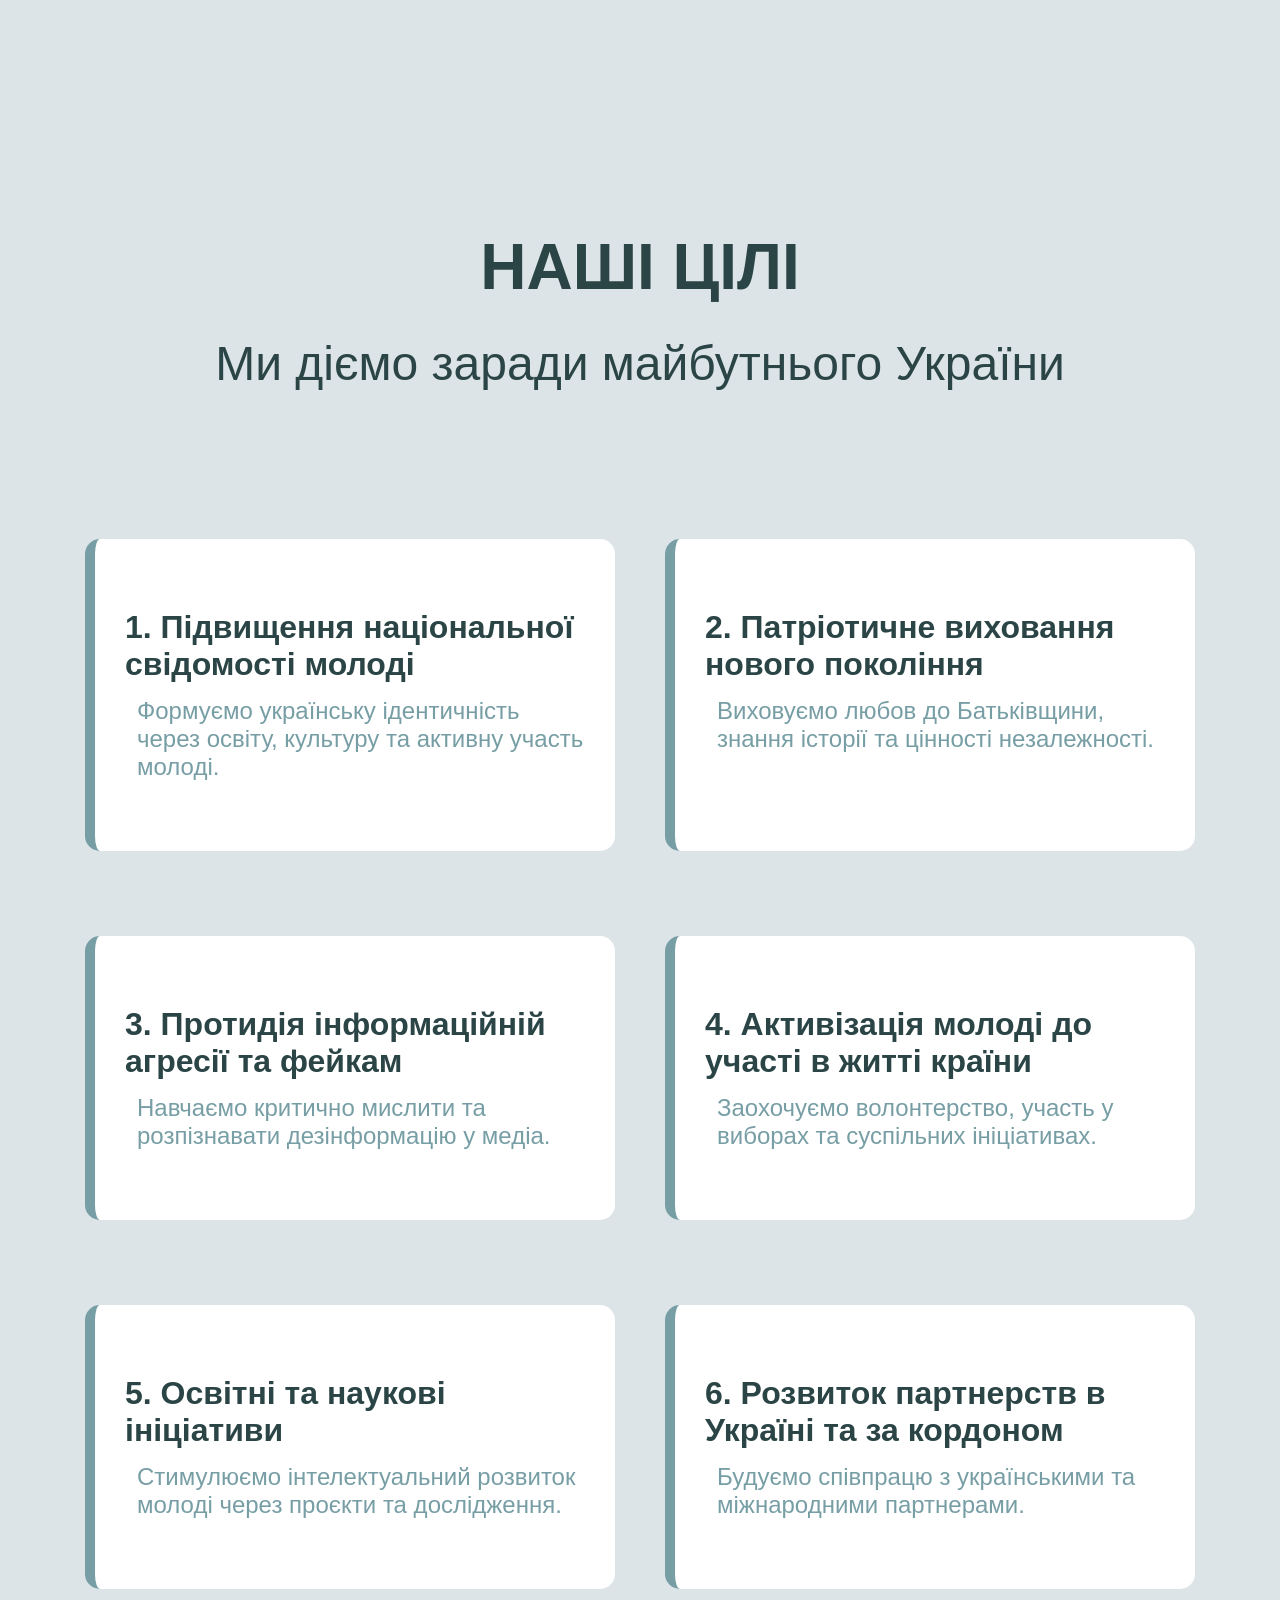
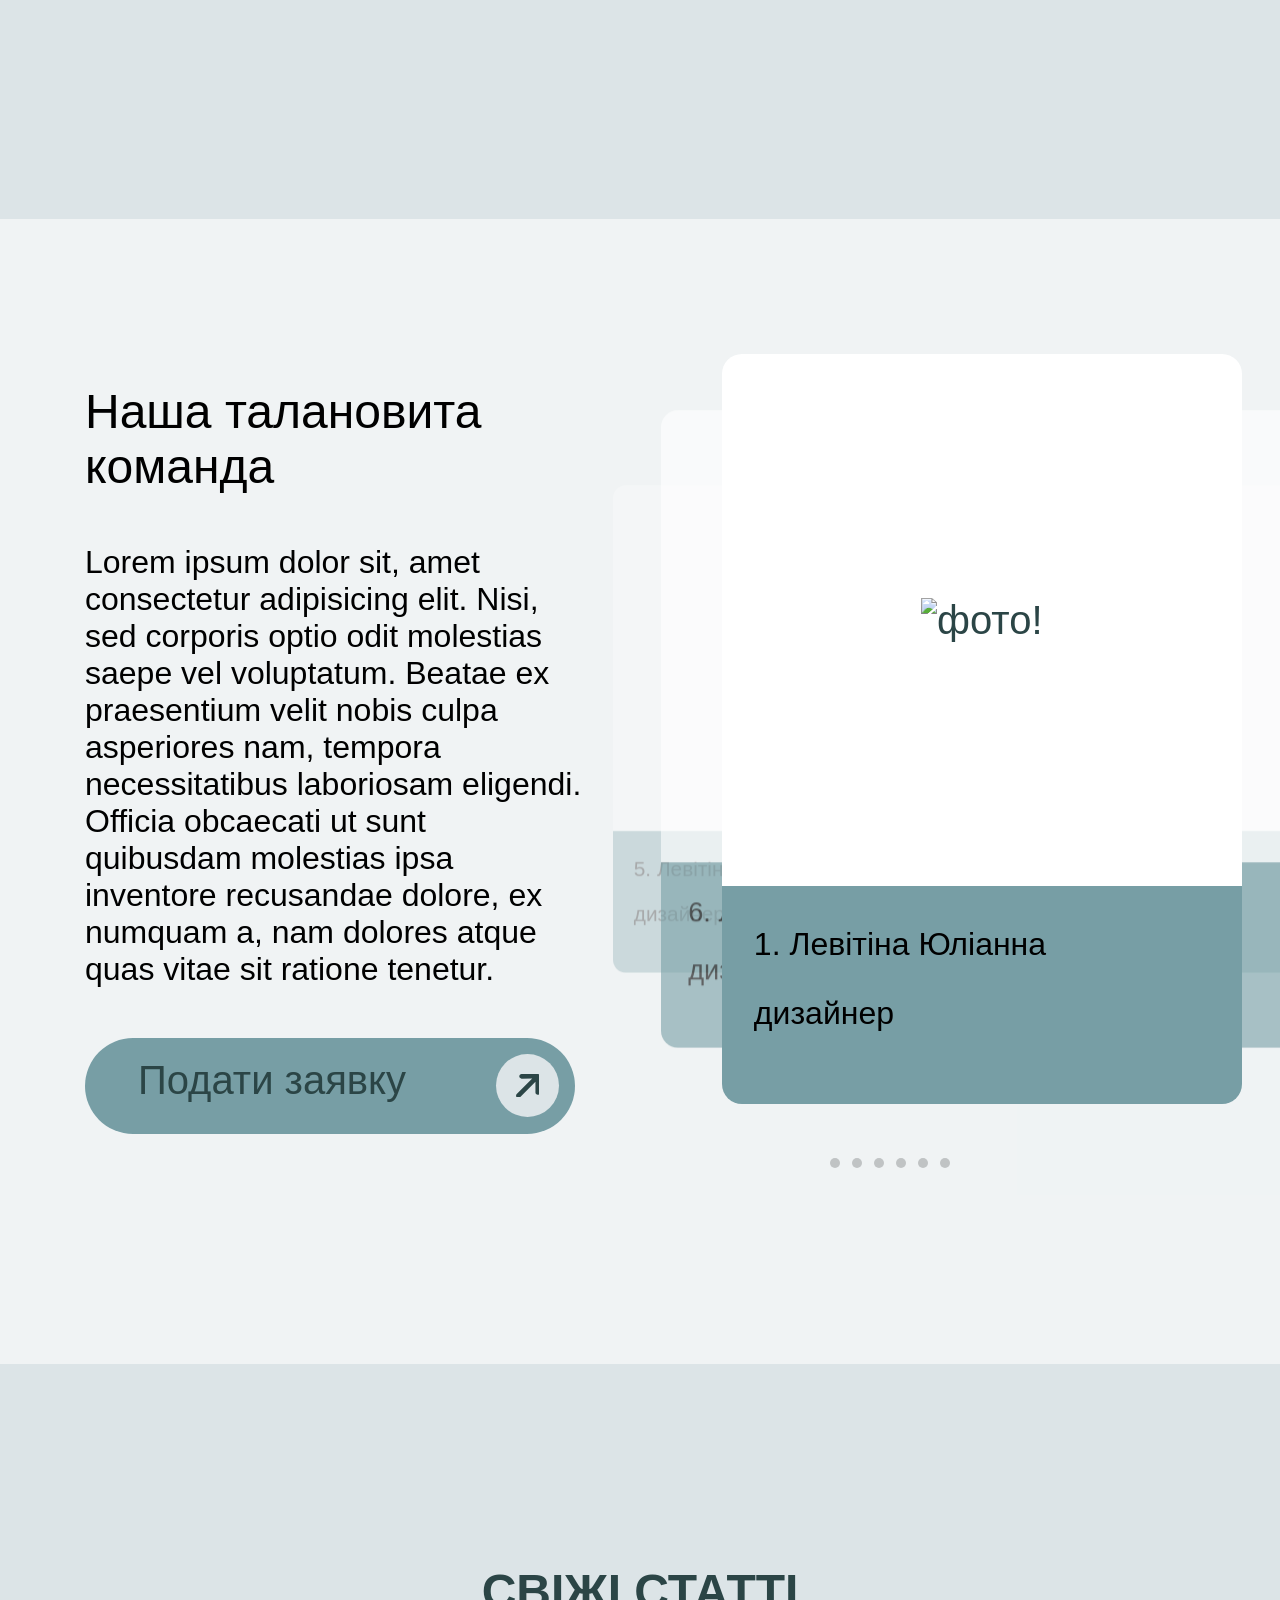
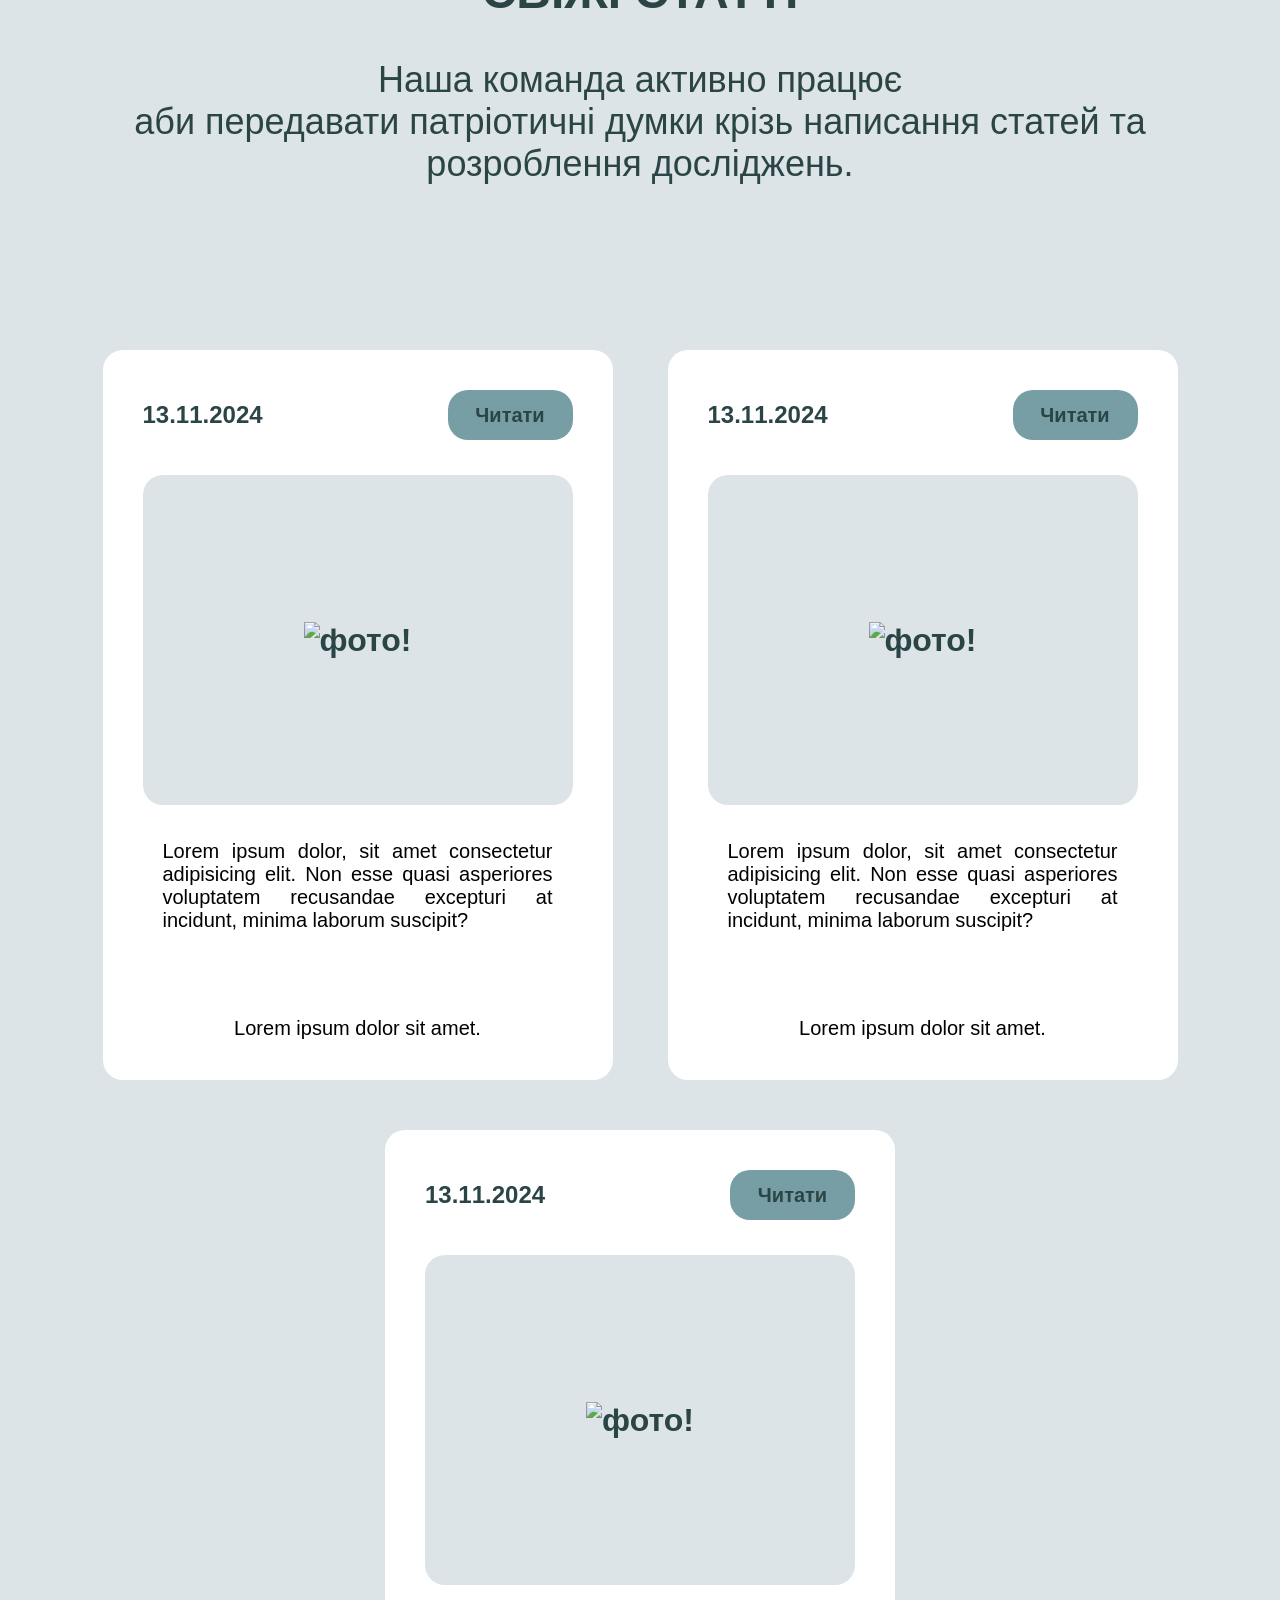
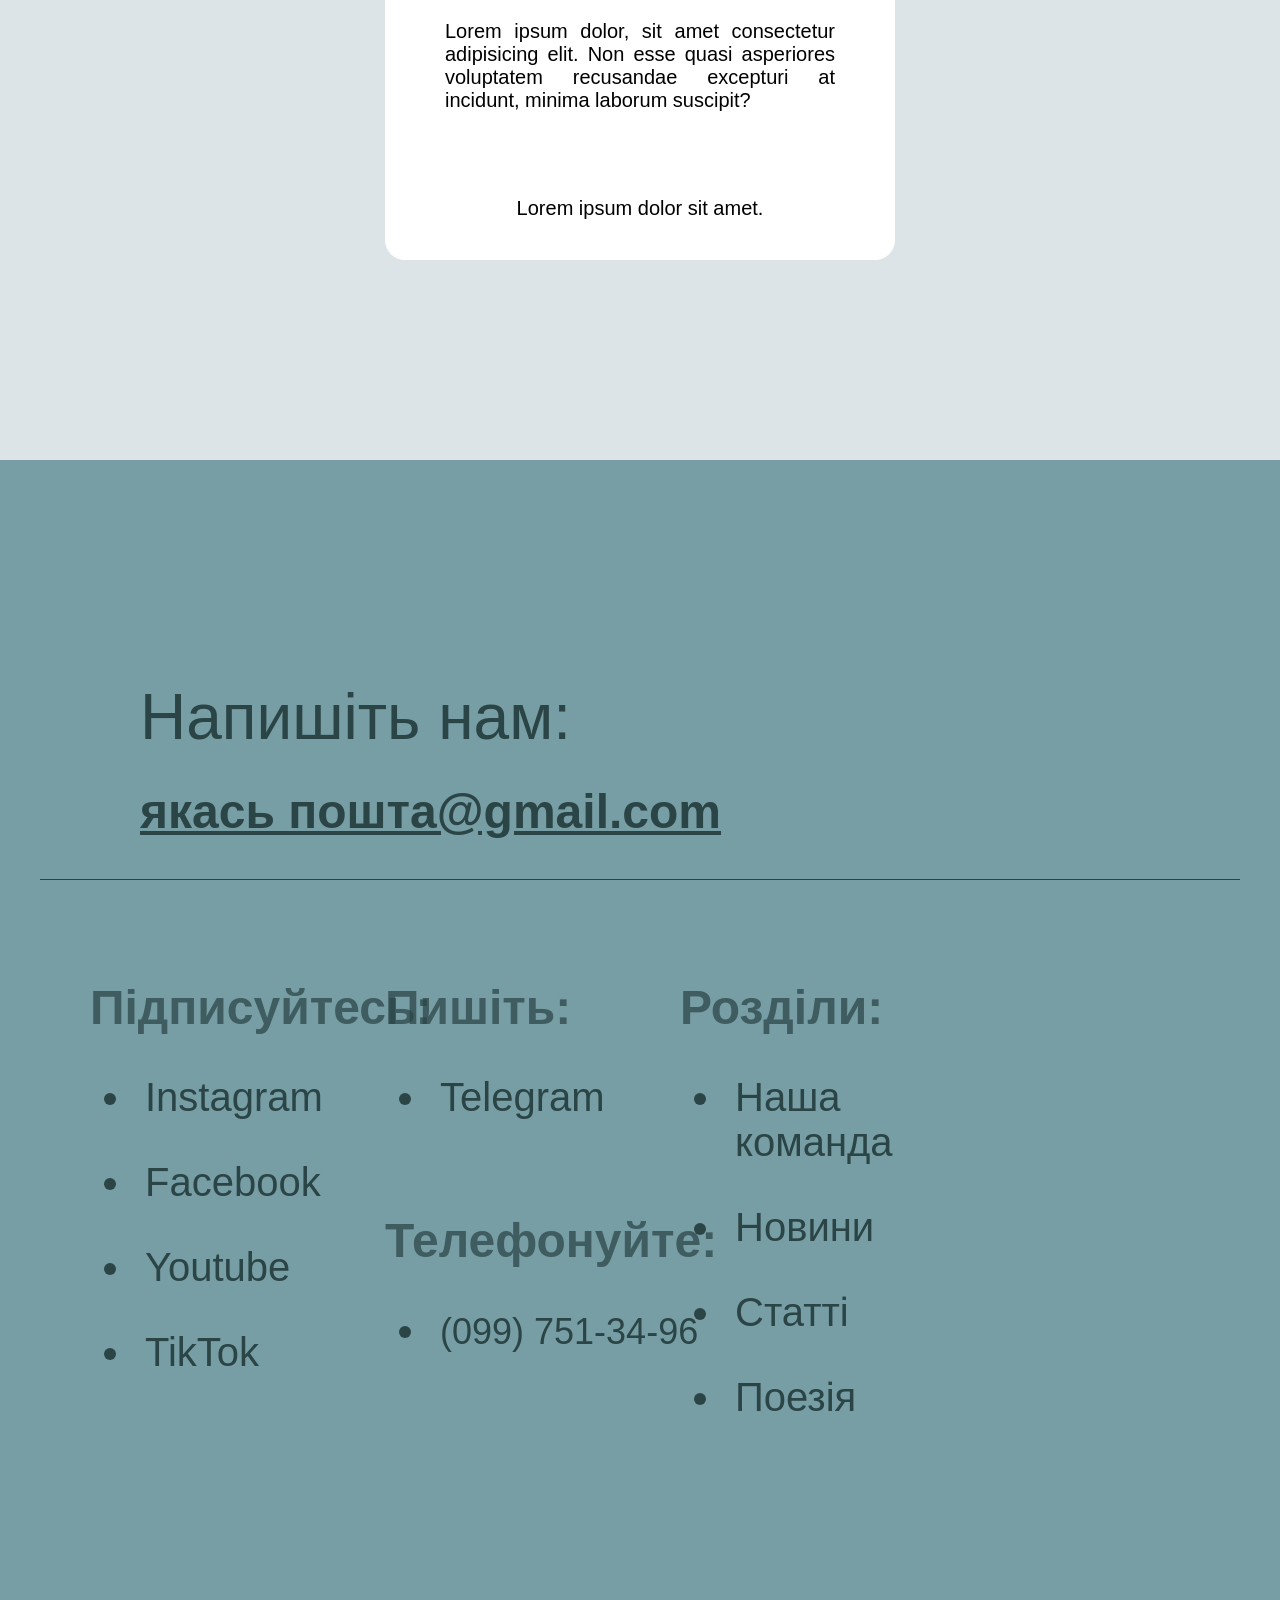
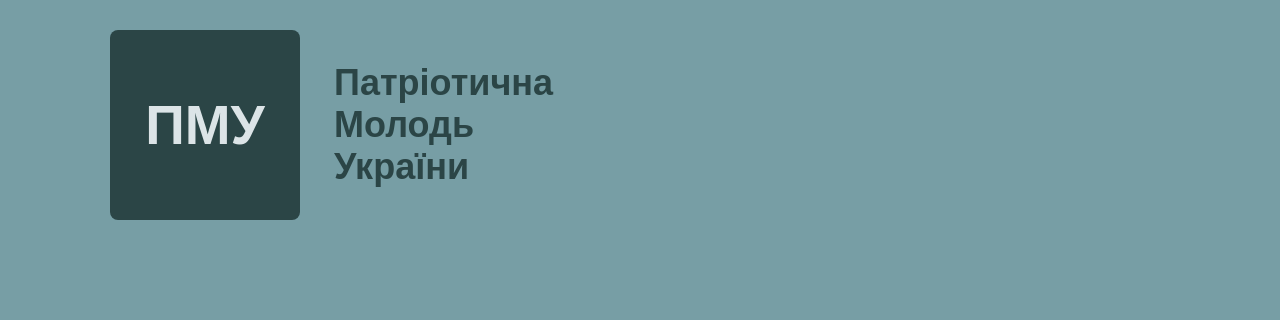
==== builder/footer/index.html @ db8271b5 "1st" ====
<!DOCTYPE html>
<html lang="uk">
<head>
    <meta charset="UTF-8">
    <meta name="viewport" content="width=device-width, initial-scale=1.0">
    <title>Патріотична Молодь України</title>
    <link rel="stylesheet" href="style.css">
</head>
<body>
    <main>
        <div class="goals-container">
            <h2 class="goals-main-title">НАШІ ЦІЛІ</h2>
            <h3 class="goals-subtitle">Ми діємо заради майбутнього України</h3>
            <div class="goals-cards-grid">
                <div class="goal-card">
                    <h4 class="goal-title">
                        1. Підвищення національної свідомості молоді
                    </h4>
                    <p class="goal-description">
                        Формуємо українську ідентичність через освіту, культуру та активну участь молоді.
                    </p>
                </div>
                <div class="goal-card">
                    <h4 class="goal-title">
                        2. Патріотичне виховання нового покоління
                    </h4>
                    <p class="goal-description">
                        Виховуємо любов до Батьківщини, знання історії та цінності незалежності.
                    </p>
                </div>
                <div class="goal-card">
                    <h4 class="goal-title">
                        3. Протидія інформаційній агресії та фейкам
                    </h4>
                    <p class="goal-description">
                        Навчаємо критично мислити та розпізнавати дезінформацію у медіа.
                    </p>
                </div>
    
                <div class="goal-card">
                    <h4 class="goal-title">
                        4. Активізація молоді до участі в житті країни
                    </h4>
                    <p class="goal-description">
                        Заохочуємо волонтерство, участь у виборах та суспільних ініціативах.
                    </p>
                </div>
                <div class="goal-card">
                    <h4 class="goal-title">5. Освітні та наукові ініціативи</h4>
                    <p class="goal-description">
                        Стимулюємо інтелектуальний розвиток молоді через проєкти та дослідження.
                    </p>
                </div>
                <div class="goal-card">
                    <h4 class="goal-title">
                        6. Розвиток партнерств в Україні та за кордоном
                    </h4>
                    <p class="goal-description">
                        Будуємо співпрацю з українськими та міжнародними партнерами.
                    </p>
                </div>
            </div>

        </section>
        </div>
        <div class="team-background">
            <div class="team-container">
                <div class="team-text">
                    <h3>Наша талановита команда</h3>
                    <p>
                        Lorem ipsum dolor sit, amet consectetur adipisicing elit. Nisi, sed corporis optio odit molestias saepe vel voluptatum. Beatae ex praesentium velit nobis culpa asperiores nam, tempora necessitatibus laboriosam eligendi. Officia obcaecati ut sunt quibusdam molestias ipsa inventore recusandae dolore, ex numquam a, nam dolores atque quas vitae sit ratione tenetur.
                    </p>
                    <a href="#" class="team-button">
                        <p>
                            Подати заявку
                        </p>
                        <div class="arrow">
                            <svg>
                                <!--<path xmlns="http://www.w3.org/2000/svg" d="M63.0239 31.5065C63.0307 48.9034 48.9332 63.012 31.5362 63.0189C14.1393 63.0257 0.0306989 48.9282 0.0238591 31.5312C0.0170193 14.1343 14.1145 0.0257053 31.5115 0.0188655C48.9084 0.0120257 63.017 14.1095 63.0239 31.5065Z" fill="#DCE4E7"/>-->
                                <path xmlns="http://www.w3.org/2000/svg" d="M24.0174 2.33077C24.0169 1.06801 22.9912 0.0430547 21.7284 0.0435505L5.56506 0.0499054C4.3023 0.0504014 3.27734 1.07617 3.27783 2.33893C3.27833 3.60169 4.30409 4.62665 5.56685 4.62615L16.2195 4.61691L0.728994 20.1196C-0.16469 21.014 -0.164122 22.4586 0.730265 23.3523C1.62465 24.246 3.06925 24.2454 3.96293 23.351L19.4484 7.85336L19.4576 18.4959C19.4581 19.7587 20.4839 20.7836 21.7467 20.7831C23.0094 20.7826 24.0344 19.7569 24.0339 18.4941L24.0275 2.33077L24.0174 2.33077Z" fill="#2B4546"/>
                            </svg>
                        </div>
                    </a>
                </div>



                <section class="section slider"> 
                    
                    <input type="radio" name="slider" id="slide-1" class="slider__radio" checked/>
                    <input type="radio" name="slider" id="slide-2" class="slider__radio" />
                    <input type="radio" name="slider" id="slide-3" class="slider__radio" />
                    <input type="radio" name="slider" id="slide-4" class="slider__radio" />
                    <input type="radio" name="slider" id="slide-5" class="slider__radio" />
                    <input type="radio" name="slider" id="slide-6" class="slider__radio" />
                    
                    <div class="slider__holder"> 

                        <label for="slide-1" class="slider__item slider__item--1 card">
                            
                            <div class="team-item-content"> 
                                <div class="team-item-image">
                                    <img src="#" alt="фото!">
                                </div>
                                <div class="team-item-text">
                                    <h3 class="team-item-title">1. Левітіна Юліанна </h3>
                                    <p class="team-item-description">дизайнер</p>
                                </div>
                            </div>

                        </label>

                        <label for="slide-2" class="slider__item slider__item--2 card">
                            
                            <div class="team-item-content"> 
                                <div class="team-item-image">
                                    <img src="#" alt="фото!">
                                </div>
                                <div class="team-item-text">
                                    <h3 class="team-item-title">2. Левітіна Юліанна </h3>
                                    <p class="team-item-description">дизайнер</p>
                                </div>
                            </div>
                            
                        </label>

                        <label for="slide-3" class="slider__item slider__item--3 card">
                            
                            <div class="team-item-content"> 
                                <div class="team-item-image">
                                    <img src="#" alt="фото!">
                                </div>
                                <div class="team-item-text">
                                    <h3 class="team-item-title">3. Левітіна Юліанна </h3>
                                    <p class="team-item-description">дизайнер</p>
                                </div>
                            </div>
                            
                        </label>

                        <label for="slide-4" class="slider__item slider__item--4 card">
                            
                            <div class="team-item-content"> 
                                <div class="team-item-image">
                                    <img src="#" alt="фото!">
                                </div>
                                <div class="team-item-text">
                                    <h3 class="team-item-title">4. Левітіна Юліанна </h3>
                                    <p class="team-item-description">дизайнер</p>
                                </div>
                            </div>
                            
                        </label>

                        <label for="slide-5" class="slider__item slider__item--5 card">
                            
                            <div class="team-item-content"> 
                                <div class="team-item-image">
                                    <img src="#" alt="фото!">
                                </div>
                                <div class="team-item-text">
                                    <h3 class="team-item-title">5. Левітіна Юліанна </h3>
                                    <p class="team-item-description">дизайнер</p>
                                </div>
                            </div>
                            
                        </label>

                        <label for="slide-6" class="slider__item slider__item--6 card">
                            
                            <div class="team-item-content"> 
                                <div class="team-item-image">
                                    <img src="#" alt="фото!">
                                </div>
                                <div class="team-item-text">
                                    <h3 class="team-item-title">6. Левітіна Юліанна </h3>
                                    <p class="team-item-description">дизайнер</p>
                                </div>
                            </div>
                            
                        </label>

                        

                    </div>
                    


                    <div class="bullets">
                        <label for="slide-1" class="bullets__item bullets__item--1"></label>
                        <label for="slide-2" class="bullets__item bullets__item--2"></label>
                        <label for="slide-3" class="bullets__item bullets__item--3"></label>
                        <label for="slide-4" class="bullets__item bullets__item--4"></label>
                        <label for="slide-5" class="bullets__item bullets__item--5"></label>
                        <label for="slide-6" class="bullets__item bullets__item--6"></label>
                    
                
                    </div>

                </section>
            </div>
        </div>
        <div class="news-container">
            <div class="news-text">
                <h3 class="news-header">СВІЖІ СТАТТІ</h3>
                <p class="news-paragraph">Наша команда активно працює<br />аби передавати патріотичні думки крізь написання статей та розроблення досліджень. </p>
            </div>
            <div class="news-articles">
                <div class="article">
                    <div class="article-header">
                        <div class="article-date">13.11.2024</div>
                        <div class="article-button">
                            <a href="#" class="article-button-text">Читати</a>
                        </div>

                    </div>
                    <div class="article-image">
                        <img src="#" alt="фото!">
                    </div>
                    <div class="article-text">
                        <div class="article-description">
                            Lorem ipsum dolor, sit amet consectetur adipisicing elit. Non esse quasi asperiores voluptatem recusandae excepturi at incidunt, minima laborum suscipit?    
                        </div>
                        <div class="article-footer">
                            Lorem ipsum dolor sit amet.
                        </div>
                    </div>
                </div>
                <div class="article">
                    <div class="article-header">
                        <div class="article-date">13.11.2024</div>
                        <div class="article-button">
                            <a href="#" class="article-button-text">Читати</a>
                        </div>

                    </div>
                    <div class="article-image">
                        <img src="#" alt="фото!">
                    </div>
                    <div class="article-text">
                        <div class="article-description">
                            Lorem ipsum dolor, sit amet consectetur adipisicing elit. Non esse quasi asperiores voluptatem recusandae excepturi at incidunt, minima laborum suscipit?    
                        </div>
                        <div class="article-footer">
                            Lorem ipsum dolor sit amet.
                        </div>
                    </div>
                </div>
                <div class="article">
                    <div class="article-header">
                        <div class="article-date">13.11.2024</div>
                        <div class="article-button">
                            <a href="#" class="article-button-text">Читати</a>
                        </div>

                    </div>
                    <div class="article-image">
                        <img src="#" alt="фото!">
                    </div>
                    <div class="article-text">
                        <div class="article-description">
                            Lorem ipsum dolor, sit amet consectetur adipisicing elit. Non esse quasi asperiores voluptatem recusandae excepturi at incidunt, minima laborum suscipit?    
                        </div>
                        <div class="article-footer">
                            Lorem ipsum dolor sit amet.
                        </div>
                    </div>
                </div>
            </div>
        </div>
    </main>
    <div class="footer-background">
        <div class="footer-container">
            <footer class="footer" id="contacts">
                <div class="footer-mail">
                    <div class="contact-label">Напишіть нам:</div>
                    <div class="contact-email">якась пошта@gmail.com</div>
                </div>
                <div class="footer-links" data-el="div-7">
                    <div class="footer-links-grid">
                        <div class="footer-column">
                            <div class="footer-social">
                                <h3 class="footer-section-title">Підписуйтесь:</h3>
                                <ul>
                                    <li><a href="#" class="social-link">Instagram</a></li>
                                    <li><a href="#" class="social-link">Facebook</a></li>
                                    <li><a href="#" class="social-link">Youtube</a></li>
                                    <li><a href="#" class="social-link">TikTok</a></li>
                                </ul>
                            </div>
                        </div>
                        <div class="footer-column">
                            <div class="footer-contact-info">
                                <h3 class="footer-section-title">Пишіть:</h3>
                                <ul>
                                    <li><a href="#" class="contact-link">Telegram</a></li>
                                </ul>
                                <h3 class="footer-section-title phone-title">Телефонуйте:</h3>
                                <ul>
                                    <li><a href="tel:+380997513496" class="phone-number">(099) 751-34-96</a></li>
                                </ul>
                            </div>
                        </div>
                        <div class="footer-column">
                            <div class="footer-navigation">
                                <h3 class="footer-section-title">Розділи:</h3>
                                <ul>
                                    <li><a href="#team" class="footer-nav-link">Наша команда</a></li>
                                    <li><a href="#news" class="footer-nav-link">Новини</a></li>
                                    <li><a href="#articles" class="footer-nav-link">Статті</a></li>
                                    <li><a href="#poetry" class="footer-nav-link">Поезія</a></li>
                                </ul>
                            </div>
                        </div>
                        <div class="footer-column">

                        </div>
                    </div>
                </div>
                <div class="footer-bottom" data-el="div-8">
                    <div class="footer-bottom-grid">
                        <div class="footer-logo-column">
                            <div class="footer-logo">
                                <div class="footer-logo-text">ПМУ</div>
                            </div>
                        </div>
                        <div class="footer-org-column">
                            <div class="footer-org-name">
                                Патріотична<br />Молодь<br />України
                            </div>
                        </div>
                    </div>
                </div>
            </footer>
        </div>
    </div>

    <script src="script.js"></script>
</body>
</html>
---- builder/footer/style.css ----
@font-face {
    font-family: "e-Ukraine Head";
    src: url(../../fonts/e-UkraineHead/e-UkraineHead-Bold.otf);
    font-style: normal;
    font-weight: 700;
    font-display: swap; 
  }
  
  @font-face {
    font-family: "e-Ukraine Head";
    src: url(../../fonts/e-UkraineHead/e-UkraineHead-LOGO.otf);
    font-style: normal;
    font-weight: 500;
    font-display: swap; 
  }
  
  @font-face {
    font-family: "e-Ukraine Head";
    src: url(../../fonts/e-UkraineHead/e-UkraineHead-Regular.otf);
    font-style: normal;
    font-weight: 400;
    font-display: swap; 
  }
  
  @font-face {
    font-family: "e-Ukraine";
    src: url(../../fonts/e-Ukraine/e-Ukraine-Medium.otf);
    font-style: normal;
    font-weight: 500;
    font-display: swap; 
  }
  
  @font-face {
    font-family: "e-Ukraine";
    src: url(../../fonts/e-Ukraine/e-Ukraine-Light.otf);
    font-style: normal;
    font-weight: 300;
    font-display: swap; 
  }
  
  @font-face {
    font-family: "Fixel Text";
    src: url(../../fonts/FixelText/FixelText-Medium.otf);
    font-style: normal;
    font-weight: 500;
    font-display: swap; 
  }
  
  
  body {
    display: flex;
    flex-direction: column;
    justify-content: center;
    margin: 0;
    background-color: rgba(220, 228, 231, 1);
  }
  
  
  
  .goals-container {
    box-sizing: border-box;
    justify-self: center;
    max-width: 1900px;
    width: 100%;
  
    display: flex;
    flex-direction: column;
    align-self: center;
    align-items: center;
    
    padding: 230px 85px;
    overflow: hidden;
  }
  
  .goals-main-title {
    color: rgba(43, 69, 70, 1);
    text-align: center;
    align-self: center;
    font: 700 64px "e-Ukraine Head", Helvetica, sans-serif;
    margin: 0;
  }
  
  .goals-subtitle {
    color: rgba(43, 69, 70, 1);
    text-align: center;
    align-self: center;
    margin-top: 32px;
    font: 500 48px e-Ukraine, Helvetica, sans-serif;
  }
  
  .goals-cards-grid {
    box-sizing: border-box;
    margin-top: 100px;
    display: grid;
    grid-template-columns: repeat(auto-fit, minmax(500px, 1fr));
    grid-row-gap: 85px;
    grid-column-gap: 50px;
    width: 100%;
    height: auto;
    align-items: center;
    justify-items: center;
  }
  
  .goal-card {
    box-sizing: border-box;
    border-radius: 15px;
    background-color: rgba(255, 255, 255, 1);
    border-color: rgba(119, 158, 165, 1);
    border-left-width: 10px;
    border-left-style: solid;
    display: flex;
    flex-grow: 1;
    flex-direction: column;
    flex-shrink: 0;
    align-items: normal;
    font-family: "Fixel Text", Helvetica, sans-serif;
    font-weight: 500;
    width: 100%;
    height: 100%;
    max-width: 550px;
    max-height: 350px;
    padding: 70px 30px;
  }
  
  .goal-title {
    color: rgba(43, 69, 70, 1);
    font-size: 32px;
    margin: 0;
  }
  
  
  
  .goal-description {
    color: rgba(119, 158, 165, 1);
    font-size: 24px;
    align-self: start;
    margin: 14px 0 0 12px;
  }
  
  
  
  
  
  
  
  
  .team-background {
    display: flex;
    flex-direction: column;
    align-self: center;
    justify-content: center;
    width: 100%;
    background-color: rgba(255, 255, 255, 0.56);
  }
  
  .team-container {
    box-sizing: border-box;
    display: flex;
    align-self: center;
    justify-content: center;
    max-width: 1900px;
    width: 100%;
    padding: 135px 85px 200px;
  }
  
  .team-text {
    display: flex;
    flex-direction: column;
    margin: auto;
    width: 45%;
  }
  
  .team-text h3 {
    font: 500 48px e-Ukraine Head, -apple-system, Roboto, Helvetica, sans-serif;
    align-self: stretch;
    margin: 0;
  }
  
  .team-text p {
    font: 500 32px Fixel Text, -apple-system, Roboto, Helvetica, sans-serif;
    margin: 50px 0;
  }
  
  
  .team-button {
    display: flex;
    flex-direction: row;
    justify-content: space-between;
    box-sizing: border-box;
    padding: 16px 16px 16px 53px;
    width: 490px;
    height: 96px;
    border-radius: 126px;
    background-color: rgba(119, 158, 165, 1);
  
    text-decoration: none;
  }
  
  .team-button p {
    color: rgba(43, 69, 70, 1);
    font: 500 40px Fixel Text, -apple-system, Roboto, Helvetica, sans-serif;
    margin: 0;
    padding-top: 4px;
  }
  
  .arrow {
    display: flex;
    justify-content: center;
    align-items: center;
    max-width: 63px;
    max-height: 63px;
    width: 100%;
    height: 100%;
  
    background-color: rgba(220, 228, 231, 1);
    border-radius: 31.5px;
  }
  
  .arrow svg {
    max-width: 23.97px;
    max-height: 23.98px;
  }
  
  
  
  
  
  
  .team-slider {
    display: flex;
    justify-content: center;
    width: 55%;
    height: auto;
  }
  
  
  



  /*--------------------------------------------------------------
    2.0 Slider


  .card {
    position: relative;
    display: block;
    border-radius: 8px;
    background: #FFF;
    box-shadow: 0 5px 20px 0 rgba(0, 0, 0, 0.05), 0 2px 4px 0 rgba(0, 0, 0, 0.1); }
          --------------------------------------------------------------*/

    

  /*--------------------------------------------------------------
  2.0 Slider
  --------------------------------------------------------------*/
  .slider {
    -webkit-user-select: none;
    -moz-user-select: none;
    -ms-user-select: none;
    user-select: none; }
    .slider__radio {
      display: none; }
    .slider__holder {
      position: relative;
      width: inherit;
      height: 750px;
      margin: 0 auto;
      text-align: left; }
    .slider__item {
      position: absolute;
      top: 0;
      left: 0;
      display: block;
      overflow: hidden;
      opacity: 1;
      cursor: pointer;
      }

  
  /*--------------------------------------------------------------
  3.0 Bullets
  --------------------------------------------------------------*/
  .bullets {
    z-index: 10;
    display: block;
    width: auto;
    height: 10px;
    margin: 50px 0 0;
    text-align: center; }

    .bullets__item {
      display: inline-block;
      width: 10px;
      height: 10px;
      margin: 0 4px;
      border-radius: 6px;
      background: rgba(0, 0, 0, 0.2);
      cursor: pointer; }
      .bullets__item:hover {
        background: #FFF; }
  
  /*--------------------------------------------------------------
  4.0 Section
  --------------------------------------------------------------*/
  .section {
    position: relative;
    width: 55%;
    display: flex;
    flex-direction: column;
    height: auto;
  }












  
  
  
  
  
  
  .team-item-content {
    box-sizing: border-box;
    display: flex;
    flex-direction: column;
    background-color: (255, 255, 255, 1);
    text-align: left;
    width: 520px;
    height: 750px;
    border-radius: 20px;
    overflow: hidden;
  
  }
  
  .team-item-image {
      display: flex;
      flex-wrap: wrap;
      background-color: #FFFFFF;
      width: 100%;
      height: 100%;
      align-content: center;
      justify-content: center;
      color: rgba(43, 69, 70, 1);
      font: 500 40px e-Ukraine Head, Helvetica, sans-serif;
  
  }
  
  .team-item-text {
    box-sizing: border-box;
    width: 100%;
    background-color: rgba(119, 158, 165, 1);
    padding: 40px 32px;
  }
  
  .team-item-title {
    margin: 0;
    font: 500 32px e-Ukraine Head, Helvetica, sans-serif;
  }
  
  .team-item-description {
    font: 300 32px e-Ukraine, Helvetica, sans-serif;
  }
  
  
  .news-container {
    box-sizing: border-box;
    justify-self: center;
    max-width: 1900px;
    width: 100%;
  
    display: flex;
    flex-direction: column;
    align-self: center;
    align-items: center;
    padding: 200px 90px;
    overflow: hidden;
  }
  
  .news-text {
    display: flex;
    flex-grow: 1;
    flex-direction: column;
    align-items: normal;
    text-align: center;
    flex-wrap: wrap;
    color: rgba(43, 69, 70, 1);
  }
  
  .news-header {
    font: 700 48px e-Ukraine Head, -apple-system, Roboto, Helvetica, sans-serif;
    align-self: stretch;
    margin: 0;
  }
  
  
  .news-paragraph {
    font: 500 36px Fixel Text, -apple-system, Roboto, Helvetica, sans-serif;
    align-self: stretch;
    margin: 0;
  
    padding-top: 40px;
  }
  
  .news-articles {
    margin-top: 165px;
    width: 100%;
    display: flex;
    flex-wrap: wrap;
    justify-content: space-around;
    row-gap: 50px;
    column-gap: 30px;
  
  
  }
  
  
  .article {
    display: flex;
    flex-direction: column;
    background-color: #ffffff;
    width: auto;
    max-width: 430px;
    height: 650px;
    padding: 40px;
    border-radius: 20px;
  }
  
  .article-header {
    width: 100%;
    display: flex;
    justify-content: space-between;
  }
  
  .article-date {
    color: rgba(43, 69, 70, 1);
    font: 700 24px e-Ukraine Head, -apple-system, Roboto, Helvetica, sans-serif;
    align-self: center;
  
  }
  
  .article-button {
    background-color: rgba(119, 158, 165, 1);
    color: rgba(43, 69, 70, 1);
    font: 700 20px e-Ukraine Head, -apple-system, Roboto, Helvetica, sans-serif;
    width: 125px;
    height: 50px;
    border-radius: 20px;
    align-content: center;
    text-align: center;
  }
  
  .article-button-text {
    color: rgba(43, 69, 70, 1);
    text-decoration: none;  
  }
  
  
  .article-image {
    display: flex;
    flex-wrap: wrap;
    background-color: rgba(220, 228, 231, 1);
    width: 100%;
    height: 330px;
    border-radius: 20px;
    margin: 35px 0px;
    align-content: center;
    justify-content: center;
    color: rgba(43, 69, 70, 1);
    font: 700 32px e-Ukraine Head, -apple-system, Roboto, Helvetica, sans-serif;
  }
  
  .article-text {
    display: flex; 
    flex-direction: column; 
    flex: 1;
    font: 500 20px Fixel Text, -apple-system, Roboto, Helvetica, sans-serif;
    margin: 0 20px;
  }
  
  .article-description {
    text-align: justify;
  }
  
  .article-footer {
    margin-top: auto;
    text-align: center;
  }
  
  
  
  
  
  
  
  
  
  
  
  
  
  .footer-background {
    display: flex;
    flex-direction: column;
    align-self: center;
    justify-content: center;
    width: 100%;
    background-color: rgba(119, 158, 165, 1);
  }
  
  .footer-container {
  
    align-self: center;
    justify-content: center;
    max-width: 1900px;
    width: 100%;
  }
  
  .footer {
  
    
    background-color: #779EA5;
    display: flex;
    margin-top: 120px;
    width: auto;
    flex-direction: column;
    overflow: hidden;
    align-items: normal;
    padding: 100px 40px;
  }
  
  
  .footer-mail {
    align-self: center;
    display: flex;
    width: 100%;
    align-items: normal;
    gap: 30px 50px;
    font-family: e-Ukraine Head, -apple-system, Roboto, Helvetica, sans-serif;
    color: rgba(43, 69, 70, 1);
    flex-wrap: wrap;
    justify-content: space-between;
    padding: 0px 100px 40px;
    border-bottom: 1px solid rgba(43, 69, 70, 1);
    box-sizing: border-box;
  }
  
  .footer-column ul {
    padding-left: 45px;
    display: flex;
    flex-direction: column;
    gap: 40px;
    margin: 40px 0;
  }
  
  .footer-column li {
    padding-left: 10px;
  }
  
  
  .contact-label {
    font-size: 64px;
    font-weight: 400;
  }
  
  
  
  .contact-email {
    font-size: 48px;
    font-weight: 700;
    text-decoration: underline;
    margin: auto 0;
  }
  
  
  
  
  .footer-links {
    width: auto;
    max-width: 100%;
    margin: 100px 50px;
  }
  
  .footer-links-grid {
    gap: 20px;
    display: flex;
    justify-content: space-between;
  }
  
  
  .footer-column {
    display: flex;
    flex-direction: column;
    align-items: normal;
    line-height: normal;
    width: 25%;
    margin-left: 0px;
  }
  
  
  
  
  .footer-social {
    display: flex;
    flex-grow: 1;
    flex-direction: column;
    align-items: normal;
    flex-wrap: wrap;
    color: rgba(43, 69, 70, 1);
    font: 500 40px Fixel Text, -apple-system, Roboto, Helvetica, sans-serif;
  }
  
  
  .footer-section-title {
    color: #2B4546BA;
    font-size: 48px;
    align-self: stretch;
    margin: 0;
  }
  
  
  .social-link {
    margin-top: 28px;
    color: inherit;
    text-decoration: none;
  }
  
  .social-link:hover {
    text-decoration: underline;
  }
  
  
  .footer-contact-info {
    display: flex;
    flex-direction: column;
    align-items: start;
    color: #2b4546;
    white-space: nowrap;
    font: 500 40px Fixel Text, -apple-system, Roboto, Helvetica, sans-serif;
  }
  
  
  .contact-link {
    color: rgba(43, 69, 70, 1);
    font-size: 40px;
    margin-top: 28px;
    text-decoration: none;
  }
  
  .contact-link:hover {
    text-decoration: underline;
  }
  
  .phone-title {
    align-self: stretch;
    margin-top: 53px;
  }
  
  
  .phone-number {
    color: rgba(43, 69, 70, 1);
    font-size: 36px;
    margin-top: 25px;
    text-decoration: none;
  }
  
  .phone-number:hover {
    text-decoration: underline;
  }
  
  .footer-navigation {
    display: flex;
    flex-grow: 1;
    flex-direction: column;
    align-items: start;
    color: rgba(43, 69, 70, 1);
    font: 500 40px Fixel Text, -apple-system, Roboto, Helvetica, sans-serif;
  }
  
  
  .footer-nav-link {
    align-self: stretch;
    margin-top: 25px;
    color: inherit;
    text-decoration: none;
  }
  
  .footer-nav-link:hover {
    text-decoration: underline;
  }
  
  .footer-bottom {
    max-width: 100%;
    width: min-content;
    margin: 70px 0 0 70px;
  }
  
  
  .footer-bottom-grid {
    gap: 20px;
    display: flex;
  }
  
  
  .footer-logo-column {
    display: flex;
    flex-direction: column;
    align-items: normal;
    line-height: normal;
    width: 41%;
    margin-left: 0px;
  }
  
  .footer-logo {
    border-radius: 8px;
    background-color: rgba(43, 69, 70, 1);
    display: flex;
    flex-direction: column;
    align-items: center;
    color: rgba(220, 228, 231, 1);
    white-space: nowrap;
    text-align: center;
    width: 160px;
    justify-content: center;
    height: 160px;
    margin: 0;
    padding: 15px;
    font: 700 55px e-Ukraine Head, -apple-system, Roboto, Helvetica, sans-serif;
  }
  
  
  
  
  .footer-org-column {
    display: flex;
    flex-direction: column;
    align-items: normal;
    line-height: normal;
    width: 59%;
    margin-left: 20px;
  }
  
  
  
  .footer-org-name {
    color: rgba(43, 69, 70, 1);
    align-self: stretch;
    margin: auto 0;
    font: 700 36px e-Ukraine Head, -apple-system, Roboto, Helvetica, sans-serif;
  }
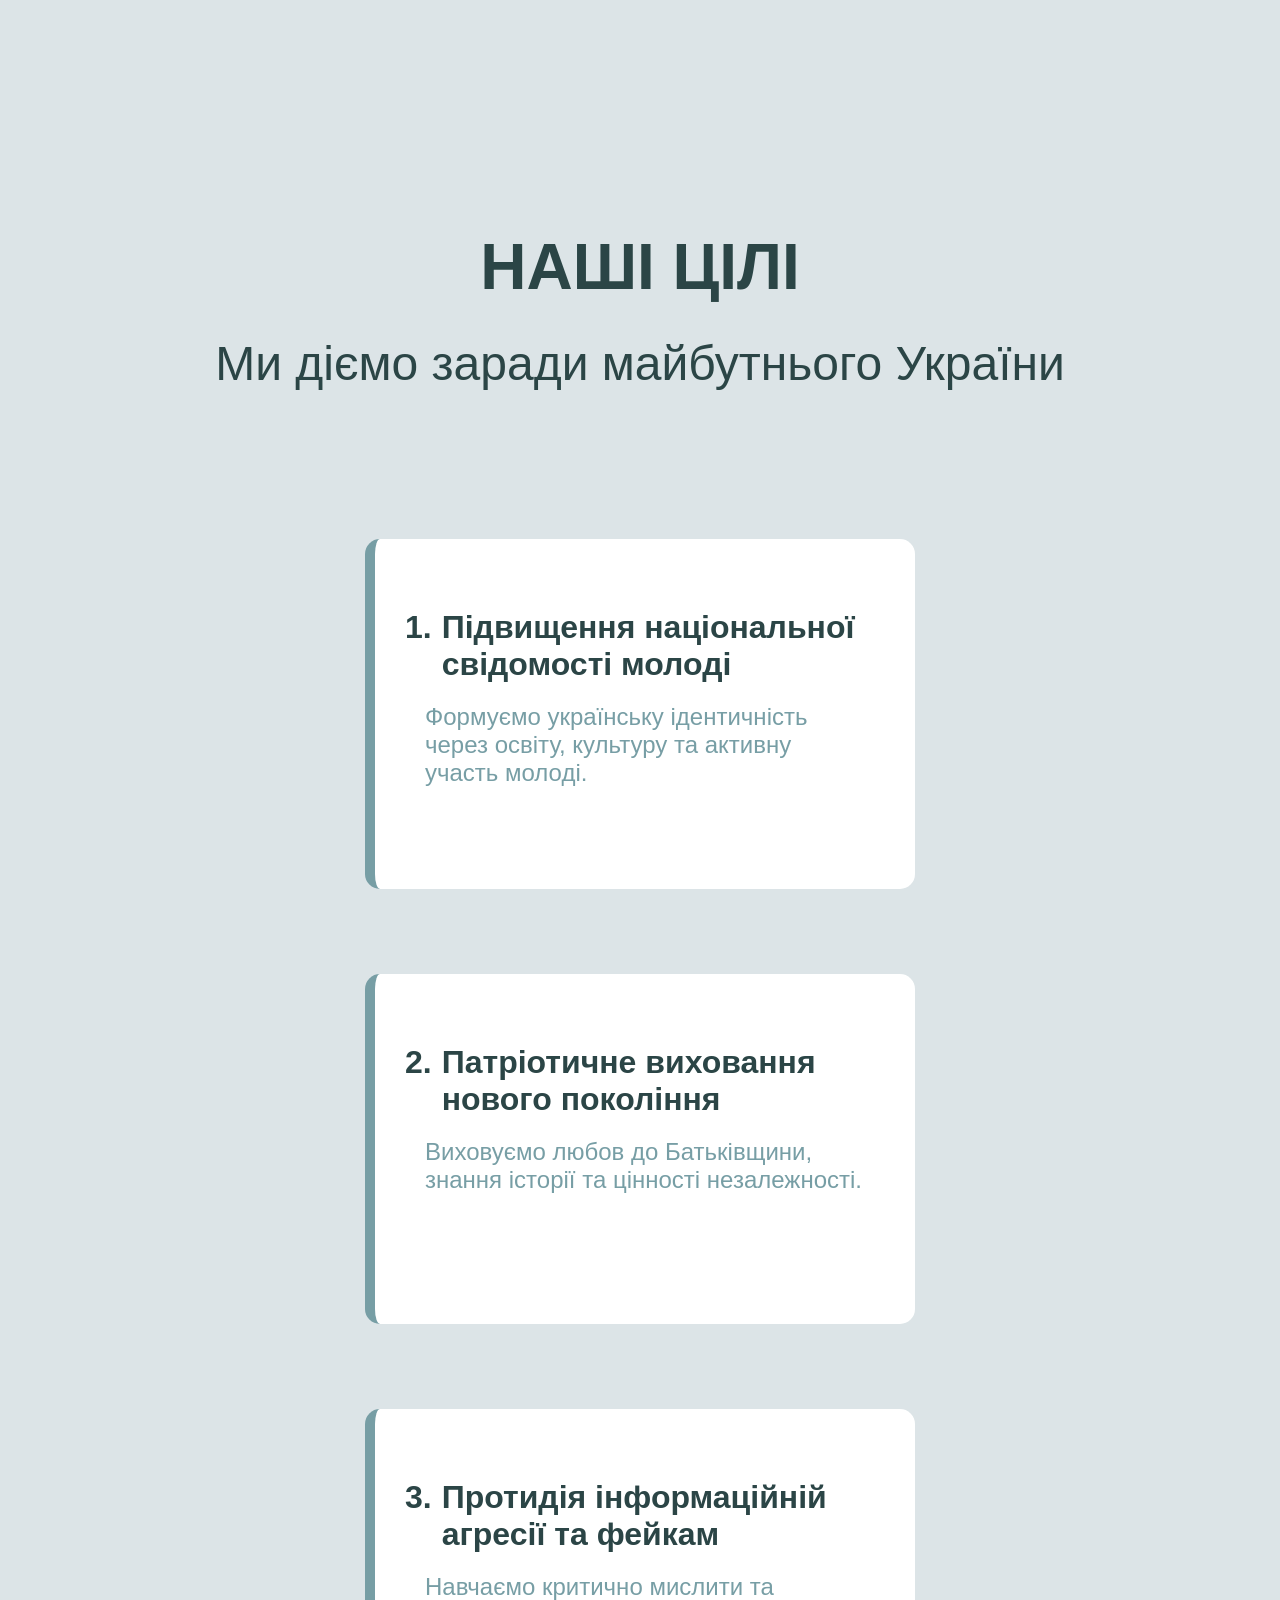
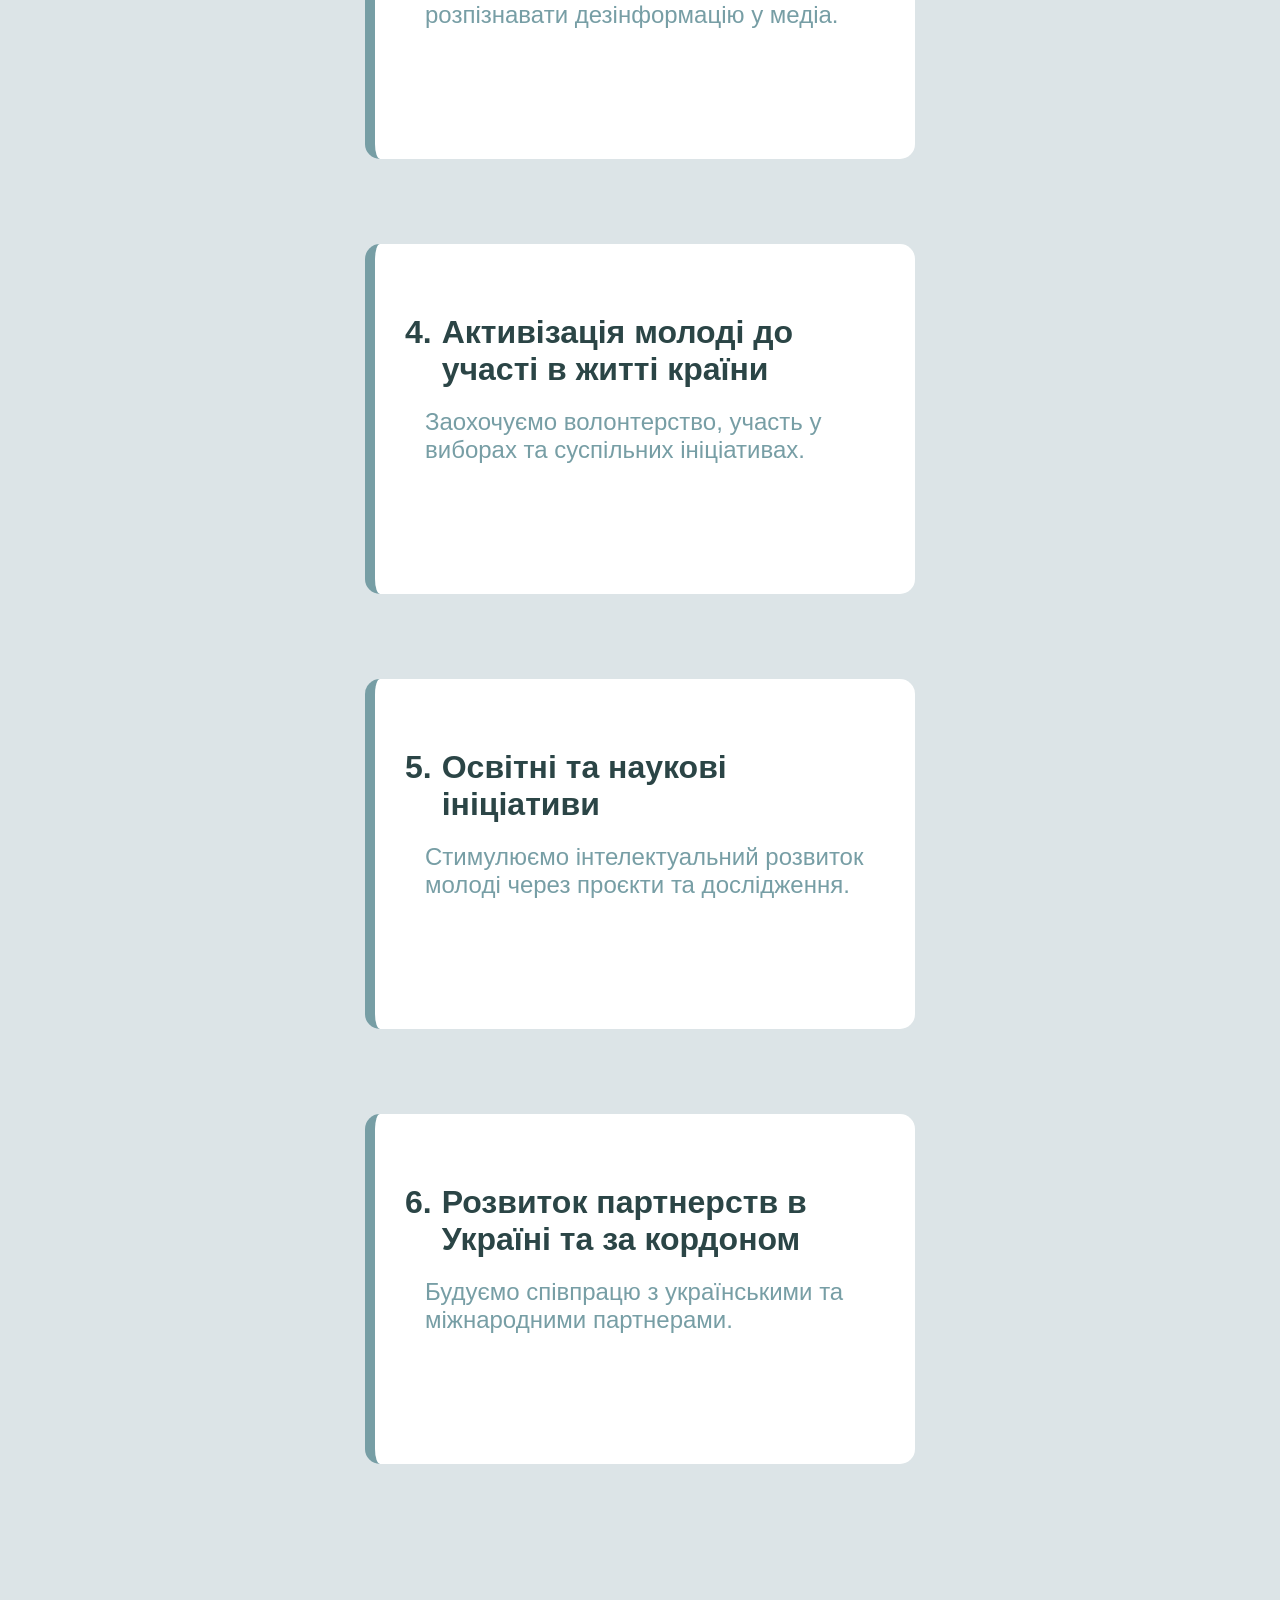
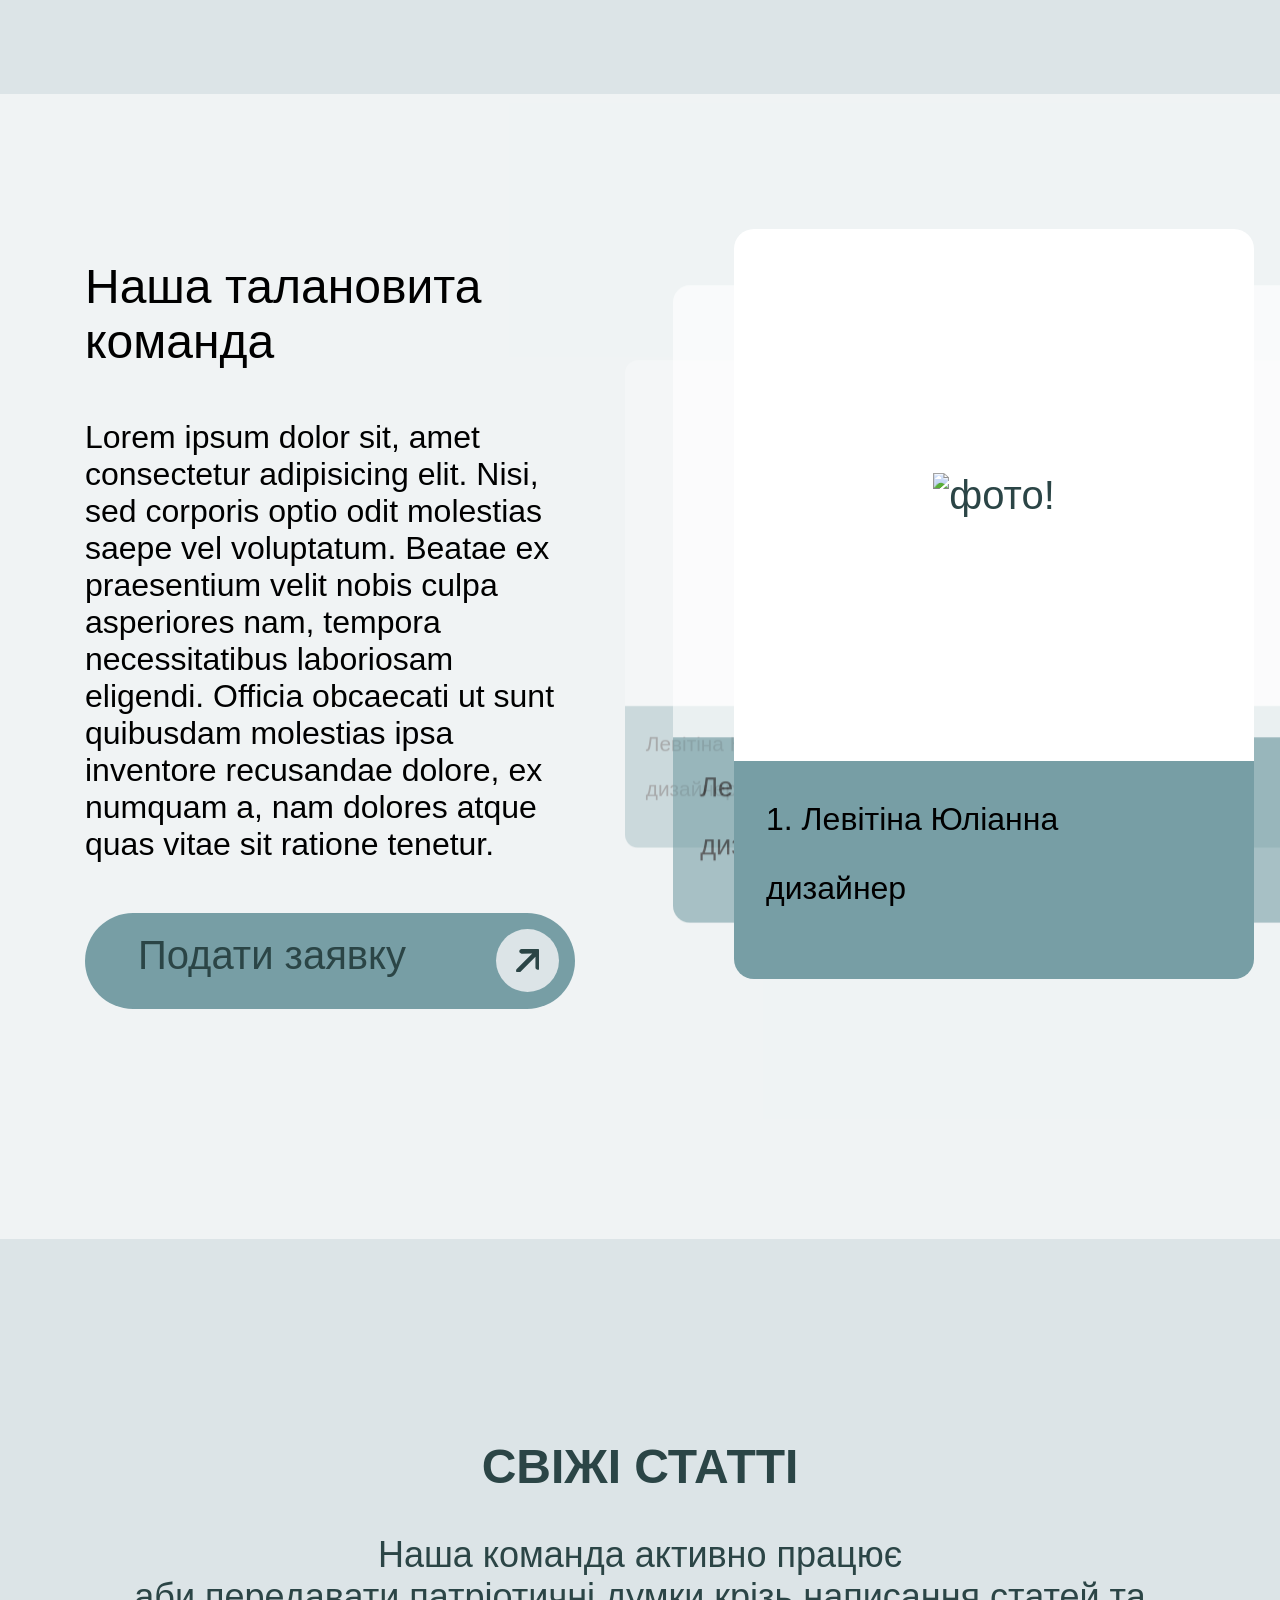
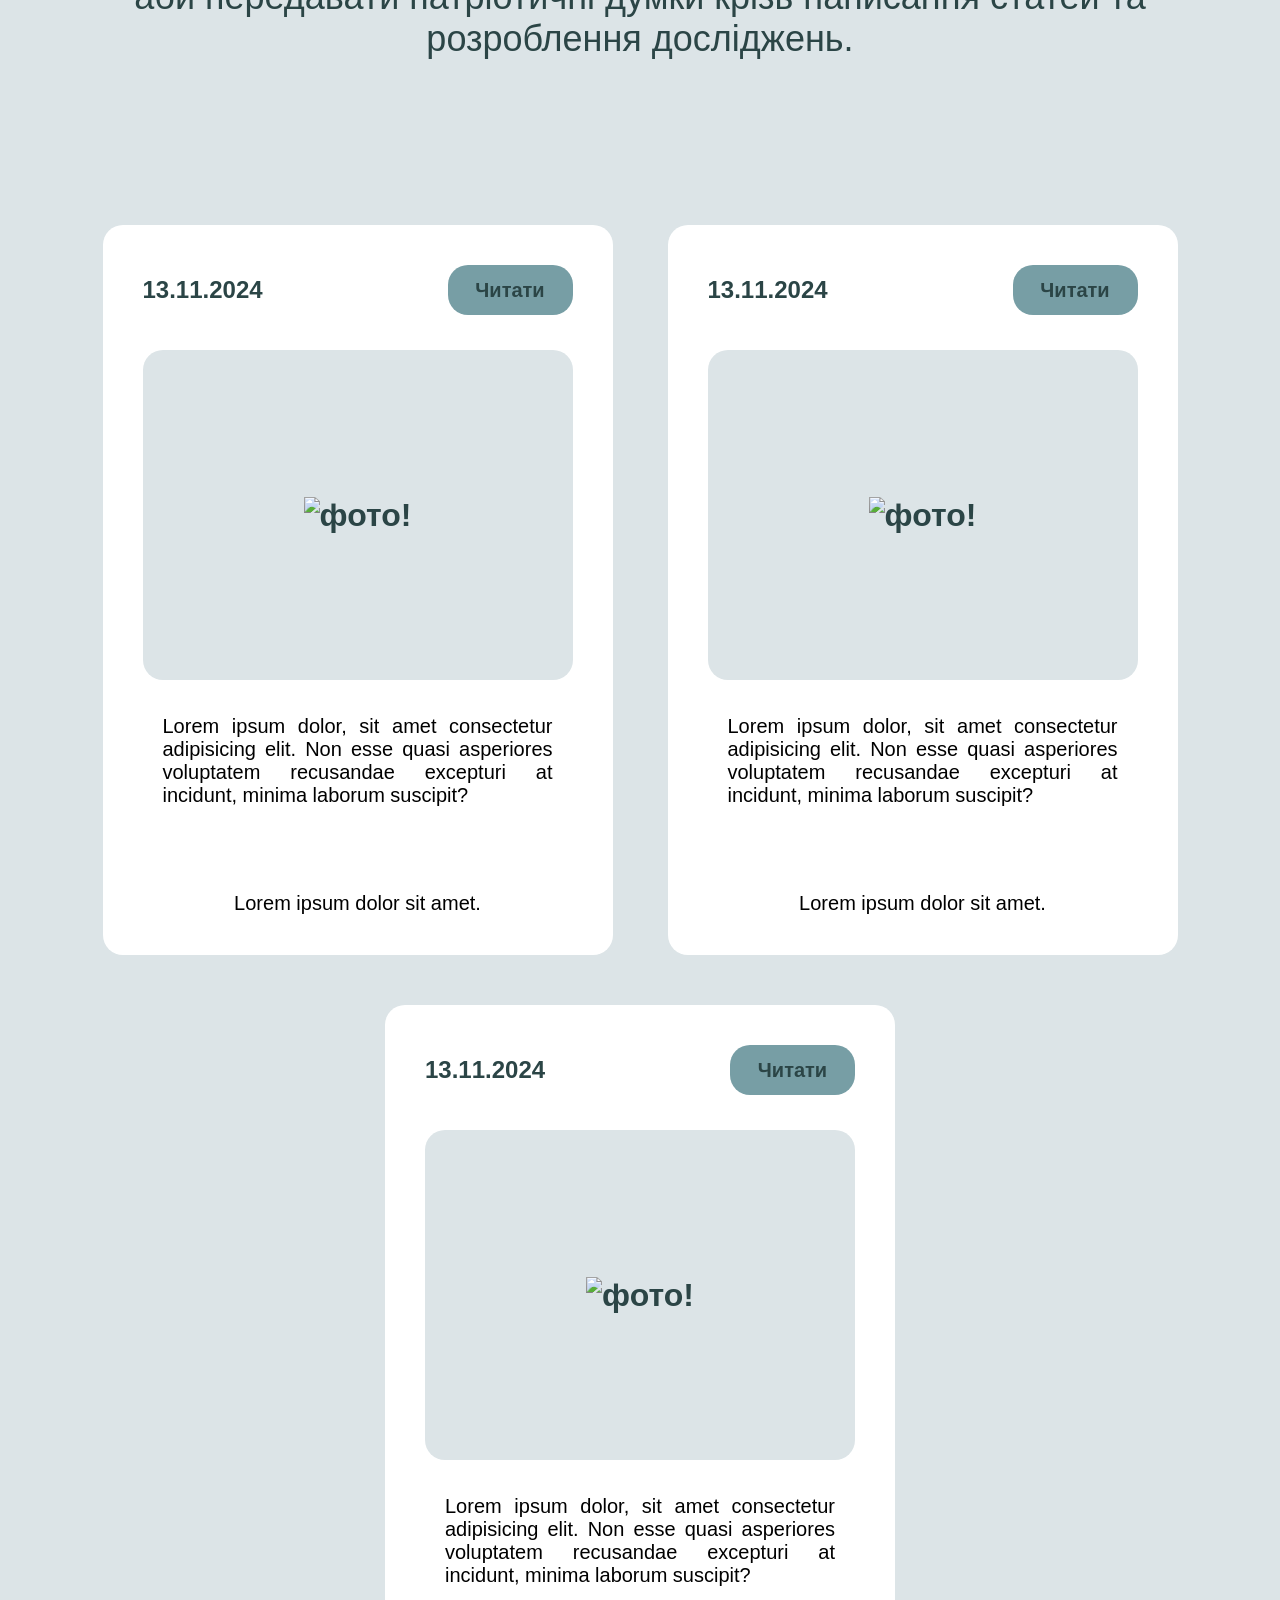
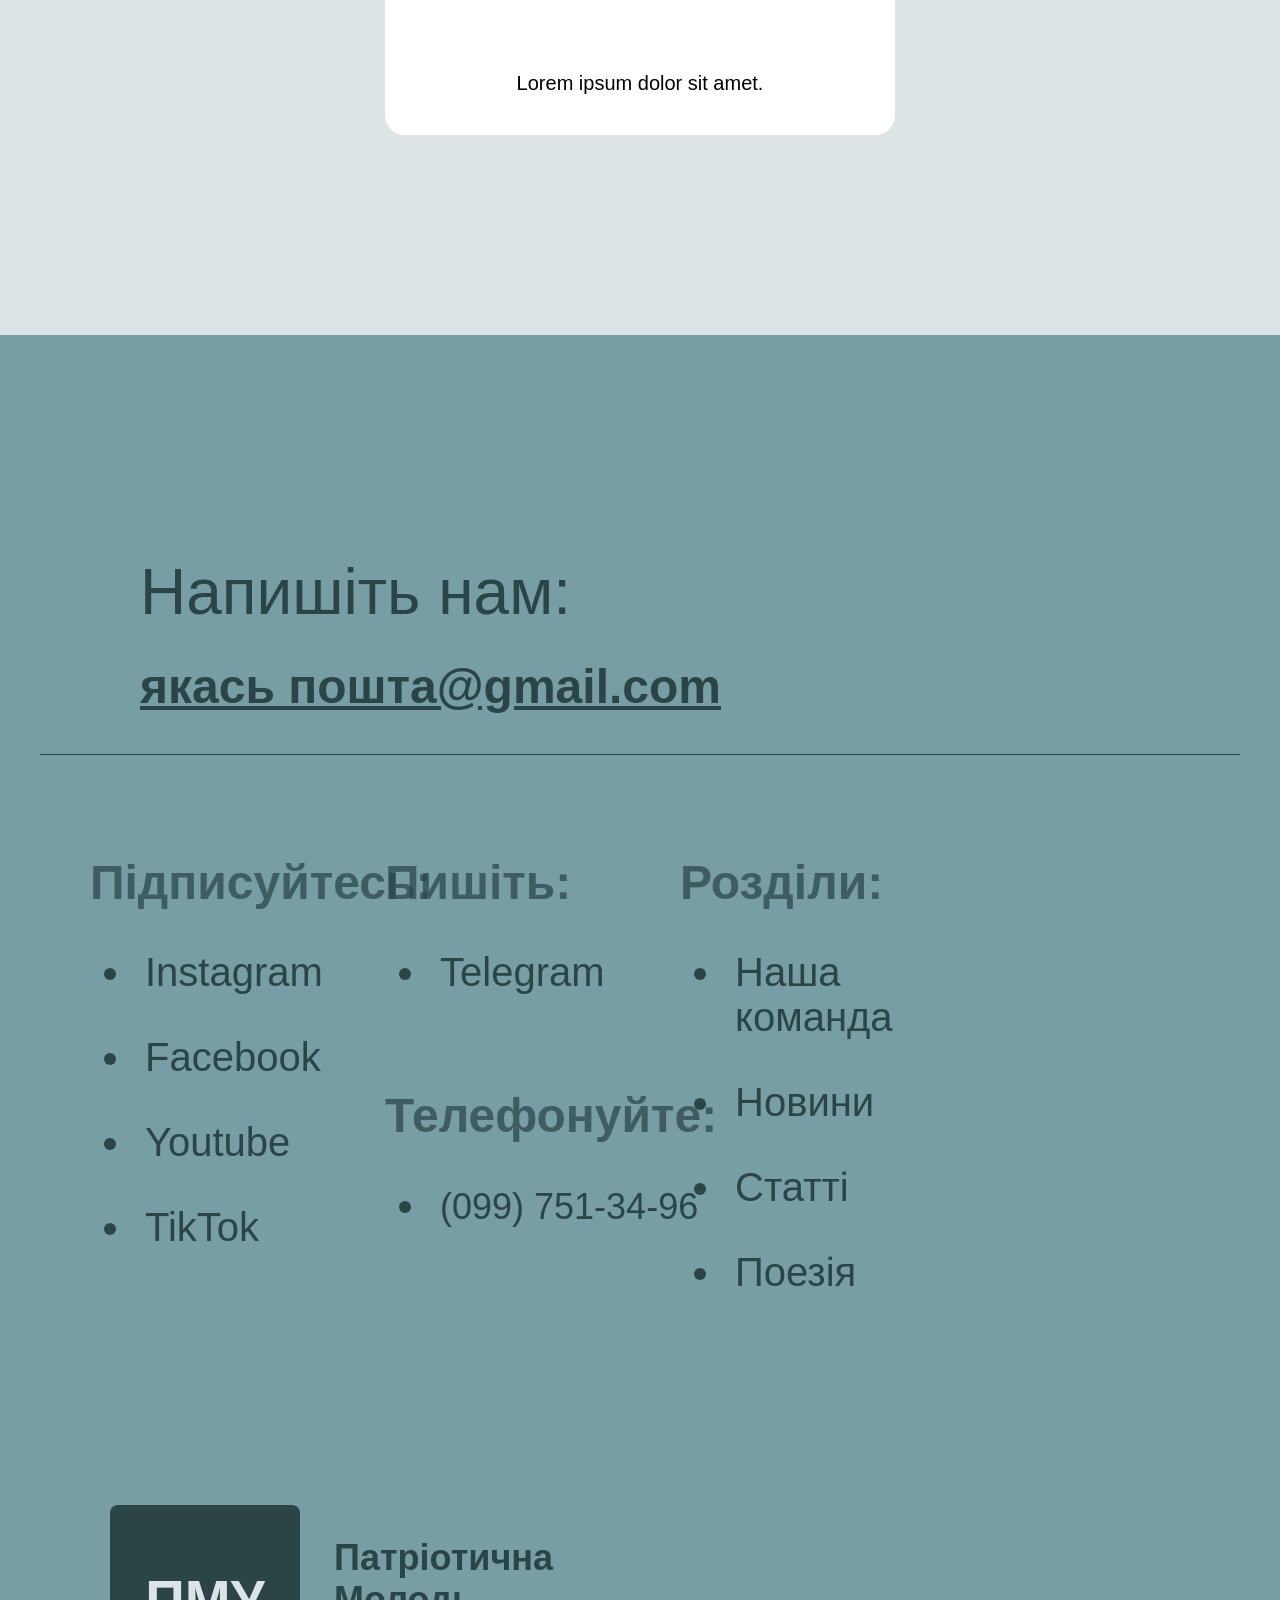
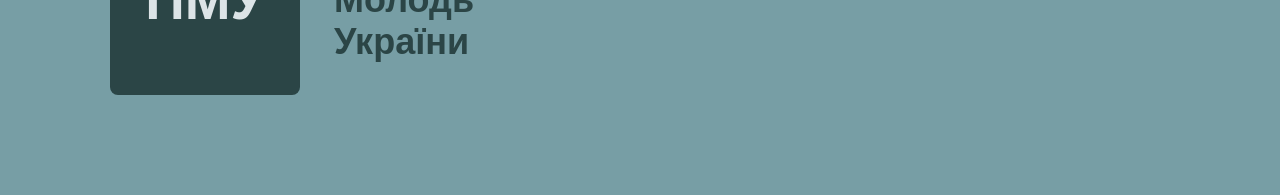
==== commit e4d0078b: "4th" ====
--- a/builder/footer/index.html
+++ b/builder/footer/index.html
@@ -13,48 +13,58 @@
             <h3 class="goals-subtitle">Ми діємо заради майбутнього України</h3>
             <div class="goals-cards-grid">
                 <div class="goal-card">
-                    <h4 class="goal-title">
-                        1. Підвищення національної свідомості молоді
-                    </h4>
+                    <div class="goal-title-grid">
+                        <h4 class="goal-title">1.</h4>
+                        <h4 class="goal-title">
+                            Підвищення національної свідомості молоді
+                        </h4>
+                    </div>
                     <p class="goal-description">
                         Формуємо українську ідентичність через освіту, культуру та активну участь молоді.
                     </p>
                 </div>
                 <div class="goal-card">
-                    <h4 class="goal-title">
-                        2. Патріотичне виховання нового покоління
-                    </h4>
+                    <div class="goal-title-grid">
+                        <h4 class="goal-title">2.</h4>
+                        <h4 class="goal-title">Патріотичне виховання нового покоління</h4>
+                    </div>
                     <p class="goal-description">
                         Виховуємо любов до Батьківщини, знання історії та цінності незалежності.
                     </p>
                 </div>
                 <div class="goal-card">
-                    <h4 class="goal-title">
-                        3. Протидія інформаційній агресії та фейкам
-                    </h4>
+                    <div class="goal-title-grid">
+                        <h4 class="goal-title">3.</h4>
+                        <h4 class="goal-title">Протидія інформаційній агресії та фейкам</h4>
+                    </div>
                     <p class="goal-description">
                         Навчаємо критично мислити та розпізнавати дезінформацію у медіа.
                     </p>
                 </div>
     
                 <div class="goal-card">
-                    <h4 class="goal-title">
-                        4. Активізація молоді до участі в житті країни
-                    </h4>
+                    <div class="goal-title-grid">
+                        <h4 class="goal-title">4.</h4>
+                        <h4 class="goal-title">Активізація молоді до участі в житті країни</h4>
+                    </div>
                     <p class="goal-description">
                         Заохочуємо волонтерство, участь у виборах та суспільних ініціативах.
                     </p>
                 </div>
                 <div class="goal-card">
-                    <h4 class="goal-title">5. Освітні та наукові ініціативи</h4>
+                    <div class="goal-title-grid">
+                        <h4 class="goal-title">5.</h4>
+                        <h4 class="goal-title">Освітні та наукові ініціативи</h4>
+                    </div>
                     <p class="goal-description">
                         Стимулюємо інтелектуальний розвиток молоді через проєкти та дослідження.
                     </p>
                 </div>
                 <div class="goal-card">
-                    <h4 class="goal-title">
-                        6. Розвиток партнерств в Україні та за кордоном
-                    </h4>
+                    <div class="goal-title-grid">
+                        <h4 class="goal-title">6.</h4>
+                        <h4 class="goal-title">Розвиток партнерств в Україні та за кордоном</h4>
+                    </div>
                     <p class="goal-description">
                         Будуємо співпрацю з українськими та міжнародними партнерами.
                     </p>
@@ -87,113 +97,114 @@
 
                 <section class="section slider"> 
                     
+
+                    
+                    <div class="slider__holder"> 
+
+                        <label for="slide-1" class="slider__item slider__item--1 card">
+                            
+                            <div class="team-item-content"> 
+                                <div class="team-item-image">
+                                    <img src="#" alt="фото!">
+                                </div>
+                                <div class="team-item-text">
+                                    <h3 class="team-item-title">1. Левітіна Юліанна </h3>
+                                    <p class="team-item-description">дизайнер</p>
+                                </div>
+                            </div>
+
+                        </label>
+
+                        <label for="slide-2" class="slider__item slider__item--2 card">
+                            
+                            <div class="team-item-content"> 
+                                <div class="team-item-image">
+                                    <img src="#" alt="фото!">
+                                </div>
+                                <div class="team-item-text">
+                                    <h3 class="team-item-title">2. Левітіна Юліанна </h3>
+                                    <p class="team-item-description">дизайнер</p>
+                                </div>
+                            </div>
+                            
+                        </label>
+
+                        <label for="slide-3" class="slider__item slider__item--3 card">
+                            
+                            <div class="team-item-content"> 
+                                <div class="team-item-image">
+                                    <img src="#" alt="фото!">
+                                </div>
+                                <div class="team-item-text">
+                                    <h3 class="team-item-title">3. Левітіна Юліанна </h3>
+                                    <p class="team-item-description">дизайнер</p>
+                                </div>
+                            </div>
+                            
+                        </label>
+
+                        <label for="slide-4" class="slider__item slider__item--4 card">
+                            
+                            <div class="team-item-content"> 
+                                <div class="team-item-image">
+                                    <img src="#" alt="фото!">
+                                </div>
+                                <div class="team-item-text">
+                                    <h3 class="team-item-title">Левітіна Юліанна </h3>
+                                    <p class="team-item-description">дизайнер</p>
+                                </div>
+                            </div>
+                            
+                        </label>
+
+                        <label for="slide-5" class="slider__item slider__item--5 card">
+                            
+                            <div class="team-item-content"> 
+                                <div class="team-item-image">
+                                    <img src="#" alt="фото!">
+                                </div>
+                                <div class="team-item-text">
+                                    <h3 class="team-item-title">Левітіна Юліанна </h3>
+                                    <p class="team-item-description">дизайнер</p>
+                                </div>
+                            </div>
+                            
+                        </label>
+
+                        <label for="slide-6" class="slider__item slider__item--6 card">
+                            
+                            <div class="team-item-content"> 
+                                <div class="team-item-image">
+                                    <img src="#" alt="фото!">
+                                </div>
+                                <div class="team-item-text">
+                                    <h3 class="team-item-title">Левітіна Юліанна </h3>
+                                    <p class="team-item-description">дизайнер</p>
+                                </div>
+                            </div>
+                            
+                        </label>
+
+                        
+
+                    </div>
+                    
                     <input type="radio" name="slider" id="slide-1" class="slider__radio" checked/>
                     <input type="radio" name="slider" id="slide-2" class="slider__radio" />
                     <input type="radio" name="slider" id="slide-3" class="slider__radio" />
                     <input type="radio" name="slider" id="slide-4" class="slider__radio" />
                     <input type="radio" name="slider" id="slide-5" class="slider__radio" />
                     <input type="radio" name="slider" id="slide-6" class="slider__radio" />
-                    
-                    <div class="slider__holder"> 
-
-                        <label for="slide-1" class="slider__item slider__item--1 card">
-                            
-                            <div class="team-item-content"> 
-                                <div class="team-item-image">
-                                    <img src="#" alt="фото!">
-                                </div>
-                                <div class="team-item-text">
-                                    <h3 class="team-item-title">1. Левітіна Юліанна </h3>
-                                    <p class="team-item-description">дизайнер</p>
-                                </div>
-                            </div>
-
-                        </label>
-
-                        <label for="slide-2" class="slider__item slider__item--2 card">
-                            
-                            <div class="team-item-content"> 
-                                <div class="team-item-image">
-                                    <img src="#" alt="фото!">
-                                </div>
-                                <div class="team-item-text">
-                                    <h3 class="team-item-title">2. Левітіна Юліанна </h3>
-                                    <p class="team-item-description">дизайнер</p>
-                                </div>
-                            </div>
-                            
-                        </label>
-
-                        <label for="slide-3" class="slider__item slider__item--3 card">
-                            
-                            <div class="team-item-content"> 
-                                <div class="team-item-image">
-                                    <img src="#" alt="фото!">
-                                </div>
-                                <div class="team-item-text">
-                                    <h3 class="team-item-title">3. Левітіна Юліанна </h3>
-                                    <p class="team-item-description">дизайнер</p>
-                                </div>
-                            </div>
-                            
-                        </label>
-
-                        <label for="slide-4" class="slider__item slider__item--4 card">
-                            
-                            <div class="team-item-content"> 
-                                <div class="team-item-image">
-                                    <img src="#" alt="фото!">
-                                </div>
-                                <div class="team-item-text">
-                                    <h3 class="team-item-title">4. Левітіна Юліанна </h3>
-                                    <p class="team-item-description">дизайнер</p>
-                                </div>
-                            </div>
-                            
-                        </label>
-
-                        <label for="slide-5" class="slider__item slider__item--5 card">
-                            
-                            <div class="team-item-content"> 
-                                <div class="team-item-image">
-                                    <img src="#" alt="фото!">
-                                </div>
-                                <div class="team-item-text">
-                                    <h3 class="team-item-title">5. Левітіна Юліанна </h3>
-                                    <p class="team-item-description">дизайнер</p>
-                                </div>
-                            </div>
-                            
-                        </label>
-
-                        <label for="slide-6" class="slider__item slider__item--6 card">
-                            
-                            <div class="team-item-content"> 
-                                <div class="team-item-image">
-                                    <img src="#" alt="фото!">
-                                </div>
-                                <div class="team-item-text">
-                                    <h3 class="team-item-title">6. Левітіна Юліанна </h3>
-                                    <p class="team-item-description">дизайнер</p>
-                                </div>
-                            </div>
-                            
-                        </label>
-
-                        
-
-                    </div>
-                    
-
 
                     <div class="bullets">
+                        <!--
                         <label for="slide-1" class="bullets__item bullets__item--1"></label>
                         <label for="slide-2" class="bullets__item bullets__item--2"></label>
                         <label for="slide-3" class="bullets__item bullets__item--3"></label>
                         <label for="slide-4" class="bullets__item bullets__item--4"></label>
                         <label for="slide-5" class="bullets__item bullets__item--5"></label>
                         <label for="slide-6" class="bullets__item bullets__item--6"></label>
-                    
+                    -->
                 
                     </div>
 
--- a/builder/footer/style.css
+++ b/builder/footer/style.css
@@ -1,761 +1,739 @@
 @font-face {
-    font-family: "e-Ukraine Head";
-    src: url(../../fonts/e-UkraineHead/e-UkraineHead-Bold.otf);
-    font-style: normal;
-    font-weight: 700;
-    font-display: swap; 
-  }
+  font-family: "e-Ukraine Head";
+  src: url(../../fonts/e-UkraineHead/e-UkraineHead-Bold.otf);
+  font-style: normal;
+  font-weight: 700;
+  font-display: swap; 
+}
+
+@font-face {
+  font-family: "e-Ukraine Head";
+  src: url(../../fonts/e-UkraineHead/e-UkraineHead-LOGO.otf);
+  font-style: normal;
+  font-weight: 500;
+  font-display: swap; 
+}
+
+@font-face {
+  font-family: "e-Ukraine Head";
+  src: url(../../fonts/e-UkraineHead/e-UkraineHead-Regular.otf);
+  font-style: normal;
+  font-weight: 400;
+  font-display: swap; 
+}
+
+@font-face {
+  font-family: "e-Ukraine";
+  src: url(../../fonts/e-Ukraine/e-Ukraine-Medium.otf);
+  font-style: normal;
+  font-weight: 500;
+  font-display: swap; 
+}
+
+@font-face {
+  font-family: "e-Ukraine";
+  src: url(../../fonts/e-Ukraine/e-Ukraine-Light.otf);
+  font-style: normal;
+  font-weight: 300;
+  font-display: swap; 
+}
+
+@font-face {
+  font-family: "Fixel Text";
+  src: url(../../fonts/FixelText/FixelText-Medium.otf);
+  font-style: normal;
+  font-weight: 500;
+  font-display: swap; 
+}
+
+
+body {
+  display: flex;
+  flex-direction: column;
+  justify-content: center;
+  margin: 0;
+  background-color: rgba(220, 228, 231, 1);
+}
+
+
+
+.goals-container {
+  box-sizing: border-box;
+  justify-self: center;
+  max-width: 1900px;
+  width: 100%;
+
+  display: flex;
+  flex-direction: column;
+  align-self: center;
+  align-items: center;
   
-  @font-face {
-    font-family: "e-Ukraine Head";
-    src: url(../../fonts/e-UkraineHead/e-UkraineHead-LOGO.otf);
-    font-style: normal;
-    font-weight: 500;
-    font-display: swap; 
-  }
+  padding: 230px 85px;
+  overflow: hidden;
+}
+
+.goals-main-title {
+  color: rgba(43, 69, 70, 1);
+  text-align: center;
+  align-self: center;
+  font: 700 64px "e-Ukraine Head", Helvetica, sans-serif;
+  margin: 0;
+}
+
+.goals-subtitle {
+  color: rgba(43, 69, 70, 1);
+  text-align: center;
+  align-self: center;
+  margin-top: 32px;
+  font: 500 48px e-Ukraine, Helvetica, sans-serif;
+}
+
+.goals-cards-grid {
+  box-sizing: border-box;
+  margin-top: 100px;
+  display: flex;
+  flex-flow: row wrap;
+  grid-row-gap: 85px;
+  grid-column-gap: 30px;
+  width: 100%;
+  height: auto;
+  align-items: center;
+  justify-items: center;
+  justify-content: space-evenly;
+}
+
+.goal-card {
+  box-sizing: border-box;
+  border-radius: 15px;
+  background-color: rgba(255, 255, 255, 1);
+  border-color: rgba(119, 158, 165, 1);
+  border-left-width: 10px;
+  border-left-style: solid;
+  display: flex;
+  flex-grow: 1;
+  flex-direction: column;
+  flex-shrink: 0;
+  align-items: normal;
+  font-family: "Fixel Text", Helvetica, sans-serif;
+  font-weight: 500;
+  width: 100%;
+  height: 350px;
+  max-width: 550px;
+  padding: 70px 30px;
+}
+
+.goal-title-grid {
+  display: flex;
+  flex-flow: row nowrap;
+  gap: 10px;
+}
+
+.goal-title {
+  color: rgba(43, 69, 70, 1);
+  font-size: 32px;
+  margin: 0;
+}
+
+
+
+
+.goal-description {
+  color: rgba(119, 158, 165, 1);
+  font-size: 24px;
+  align-self: start;
+  margin: 20px 20px 0 20px;
+}
+
+
+.team-background {
+  display: flex;
+  flex-direction: column;
+  align-self: center;
+  justify-content: center;
+  width: 100%;
+  background-color: rgba(255, 255, 255, 0.56);
+}
+
+.team-container {
+  box-sizing: border-box;
+  display: flex;
+  align-self: center;
+  align-items: center; 
+  justify-content: space-between;
+  gap: 50px;
+  max-width: 1900px;
+  width: 100%;
+  padding: 135px 85px 200px;
+}
+
+@media (max-width: 1200px) {
   
-  @font-face {
-    font-family: "e-Ukraine Head";
-    src: url(../../fonts/e-UkraineHead/e-UkraineHead-Regular.otf);
-    font-style: normal;
-    font-weight: 400;
-    font-display: swap; 
-  }
-  
-  @font-face {
-    font-family: "e-Ukraine";
-    src: url(../../fonts/e-Ukraine/e-Ukraine-Medium.otf);
-    font-style: normal;
-    font-weight: 500;
-    font-display: swap; 
-  }
-  
-  @font-face {
-    font-family: "e-Ukraine";
-    src: url(../../fonts/e-Ukraine/e-Ukraine-Light.otf);
-    font-style: normal;
-    font-weight: 300;
-    font-display: swap; 
-  }
-  
-  @font-face {
-    font-family: "Fixel Text";
-    src: url(../../fonts/FixelText/FixelText-Medium.otf);
-    font-style: normal;
-    font-weight: 500;
-    font-display: swap; 
-  }
-  
-  
-  body {
+}
+
+.team-text {
+  display: flex;
+  flex-direction: column;
+  width: 45%;
+  /*flex-shrink: 0;  Prevent text block from shrinking */
+}
+
+.team-text h3 {
+  font: 500 48px e-Ukraine Head, -apple-system, Roboto, Helvetica, sans-serif;
+  align-self: stretch;
+  margin: 0;
+}
+
+.team-text p {
+  font: 500 32px Fixel Text, -apple-system, Roboto, Helvetica, sans-serif;
+  margin: 50px 0;
+}
+
+
+.team-button {
+  display: flex;
+  flex-direction: row;
+  justify-content: space-between;
+  box-sizing: border-box;
+  padding: 16px 16px 16px 53px;
+  width: 490px;
+  height: 96px;
+  border-radius: 126px;
+  background-color: rgba(119, 158, 165, 1);
+
+  text-decoration: none;
+}
+
+.team-button p {
+  color: rgba(43, 69, 70, 1);
+  font: 500 40px Fixel Text, -apple-system, Roboto, Helvetica, sans-serif;
+  margin: 0;
+  padding-top: 4px;
+}
+
+.arrow {
+  display: flex;
+  justify-content: center;
+  align-items: center;
+  max-width: 63px;
+  max-height: 63px;
+  width: 100%;
+  height: 100%;
+
+  background-color: rgba(220, 228, 231, 1);
+  border-radius: 31.5px;
+}
+
+.arrow svg {
+  max-width: 23.97px;
+  max-height: 23.98px;
+}
+
+/*--------------------------------------------------------------
+2.0 Slider
+--------------------------------------------------------------*/
+.slider {
+  -webkit-user-select: none;
+  -moz-user-select: none;
+  -ms-user-select: none;
+  user-select: none; 
+  flex-shrink: 1; /* Allow slider to shrink if needed */
+  min-width: 738px; /* Prevent it from becoming smaller than one card */
+}
+
+.slider__radio {
+  display: none; 
+}
+
+.slider__holder {
+  position: relative;
+  /* This is the key change for width. It's now fixed to the card width */
+  width: 520px; 
+  height: 750px;
+  margin: 0 auto;
+  text-align: left; 
+}
+
+.slider__item {
+  position: absolute;
+  top: 0;
+  /* All items are positioned relative to the holder's top-left */
+  left: 0; 
+  display: block;
+  overflow: hidden;
+  opacity: 1;
+  cursor: pointer;
+}
+
+
+/*--------------------------------------------------------------
+3.0 Bullets
+--------------------------------------------------------------*/
+.bullets {
+  z-index: 10;
+  display: block;
+  width: auto;
+  height: 10px;
+  margin: 50px 0 0;
+  text-align: center; 
+}
+
+.bullets__item {
+  display: inline-block;
+  width: 10px;
+  height: 10px;
+  margin: 0 4px;
+  border-radius: 6px;
+  background: rgba(0, 0, 0, 0.2);
+  cursor: pointer; 
+  transition: background-color 0.3s ease;
+}
+
+/* --- FIX: Added styles for active and hover states --- */
+.bullets__item:hover {
+  background: rgba(255, 255, 255, 0.7); 
+}
+.bullets__item.active {
+    background: #FFFFFF;
+}
+
+/*--------------------------------------------------------------
+4.0 Section
+--------------------------------------------------------------*/
+.section.slider {
+  position: relative;
+  /* FIX: Removed fixed percentage width */
+  display: flex;
+  flex-direction: column;
+  height: auto;
+}
+
+.team-item-content {
+  box-sizing: border-box;
+  display: flex;
+  flex-direction: column;
+  background-color: (255, 255, 255, 1);
+  text-align: left;
+  width: 520px;
+  height: 750px;
+  border-radius: 20px;
+  overflow: hidden;
+}
+
+.team-item-image {
     display: flex;
-    flex-direction: column;
-    justify-content: center;
-    margin: 0;
-    background-color: rgba(220, 228, 231, 1);
-  }
-  
-  
-  
-  .goals-container {
-    box-sizing: border-box;
-    justify-self: center;
-    max-width: 1900px;
-    width: 100%;
-  
-    display: flex;
-    flex-direction: column;
-    align-self: center;
-    align-items: center;
-    
-    padding: 230px 85px;
-    overflow: hidden;
-  }
-  
-  .goals-main-title {
-    color: rgba(43, 69, 70, 1);
-    text-align: center;
-    align-self: center;
-    font: 700 64px "e-Ukraine Head", Helvetica, sans-serif;
-    margin: 0;
-  }
-  
-  .goals-subtitle {
-    color: rgba(43, 69, 70, 1);
-    text-align: center;
-    align-self: center;
-    margin-top: 32px;
-    font: 500 48px e-Ukraine, Helvetica, sans-serif;
-  }
-  
-  .goals-cards-grid {
-    box-sizing: border-box;
-    margin-top: 100px;
-    display: grid;
-    grid-template-columns: repeat(auto-fit, minmax(500px, 1fr));
-    grid-row-gap: 85px;
-    grid-column-gap: 50px;
-    width: 100%;
-    height: auto;
-    align-items: center;
-    justify-items: center;
-  }
-  
-  .goal-card {
-    box-sizing: border-box;
-    border-radius: 15px;
-    background-color: rgba(255, 255, 255, 1);
-    border-color: rgba(119, 158, 165, 1);
-    border-left-width: 10px;
-    border-left-style: solid;
-    display: flex;
-    flex-grow: 1;
-    flex-direction: column;
-    flex-shrink: 0;
-    align-items: normal;
-    font-family: "Fixel Text", Helvetica, sans-serif;
-    font-weight: 500;
+    flex-wrap: wrap;
+    background-color: #FFFFFF;
     width: 100%;
     height: 100%;
-    max-width: 550px;
-    max-height: 350px;
-    padding: 70px 30px;
-  }
-  
-  .goal-title {
-    color: rgba(43, 69, 70, 1);
-    font-size: 32px;
-    margin: 0;
-  }
-  
-  
-  
-  .goal-description {
-    color: rgba(119, 158, 165, 1);
-    font-size: 24px;
-    align-self: start;
-    margin: 14px 0 0 12px;
-  }
-  
-  
-  
-  
-  
-  
-  
-  
-  .team-background {
-    display: flex;
-    flex-direction: column;
-    align-self: center;
-    justify-content: center;
-    width: 100%;
-    background-color: rgba(255, 255, 255, 0.56);
-  }
-  
-  .team-container {
-    box-sizing: border-box;
-    display: flex;
-    align-self: center;
-    justify-content: center;
-    max-width: 1900px;
-    width: 100%;
-    padding: 135px 85px 200px;
-  }
-  
-  .team-text {
-    display: flex;
-    flex-direction: column;
-    margin: auto;
-    width: 45%;
-  }
-  
-  .team-text h3 {
-    font: 500 48px e-Ukraine Head, -apple-system, Roboto, Helvetica, sans-serif;
-    align-self: stretch;
-    margin: 0;
-  }
-  
-  .team-text p {
-    font: 500 32px Fixel Text, -apple-system, Roboto, Helvetica, sans-serif;
-    margin: 50px 0;
-  }
-  
-  
-  .team-button {
-    display: flex;
-    flex-direction: row;
-    justify-content: space-between;
-    box-sizing: border-box;
-    padding: 16px 16px 16px 53px;
-    width: 490px;
-    height: 96px;
-    border-radius: 126px;
-    background-color: rgba(119, 158, 165, 1);
-  
-    text-decoration: none;
-  }
-  
-  .team-button p {
-    color: rgba(43, 69, 70, 1);
-    font: 500 40px Fixel Text, -apple-system, Roboto, Helvetica, sans-serif;
-    margin: 0;
-    padding-top: 4px;
-  }
-  
-  .arrow {
-    display: flex;
-    justify-content: center;
-    align-items: center;
-    max-width: 63px;
-    max-height: 63px;
-    width: 100%;
-    height: 100%;
-  
-    background-color: rgba(220, 228, 231, 1);
-    border-radius: 31.5px;
-  }
-  
-  .arrow svg {
-    max-width: 23.97px;
-    max-height: 23.98px;
-  }
-  
-  
-  
-  
-  
-  
-  .team-slider {
-    display: flex;
-    justify-content: center;
-    width: 55%;
-    height: auto;
-  }
-  
-  
-  
-
-
-
-  /*--------------------------------------------------------------
-    2.0 Slider
-
-
-  .card {
-    position: relative;
-    display: block;
-    border-radius: 8px;
-    background: #FFF;
-    box-shadow: 0 5px 20px 0 rgba(0, 0, 0, 0.05), 0 2px 4px 0 rgba(0, 0, 0, 0.1); }
-          --------------------------------------------------------------*/
-
-    
-
-  /*--------------------------------------------------------------
-  2.0 Slider
-  --------------------------------------------------------------*/
-  .slider {
-    -webkit-user-select: none;
-    -moz-user-select: none;
-    -ms-user-select: none;
-    user-select: none; }
-    .slider__radio {
-      display: none; }
-    .slider__holder {
-      position: relative;
-      width: inherit;
-      height: 750px;
-      margin: 0 auto;
-      text-align: left; }
-    .slider__item {
-      position: absolute;
-      top: 0;
-      left: 0;
-      display: block;
-      overflow: hidden;
-      opacity: 1;
-      cursor: pointer;
-      }
-
-  
-  /*--------------------------------------------------------------
-  3.0 Bullets
-  --------------------------------------------------------------*/
-  .bullets {
-    z-index: 10;
-    display: block;
-    width: auto;
-    height: 10px;
-    margin: 50px 0 0;
-    text-align: center; }
-
-    .bullets__item {
-      display: inline-block;
-      width: 10px;
-      height: 10px;
-      margin: 0 4px;
-      border-radius: 6px;
-      background: rgba(0, 0, 0, 0.2);
-      cursor: pointer; }
-      .bullets__item:hover {
-        background: #FFF; }
-  
-  /*--------------------------------------------------------------
-  4.0 Section
-  --------------------------------------------------------------*/
-  .section {
-    position: relative;
-    width: 55%;
-    display: flex;
-    flex-direction: column;
-    height: auto;
-  }
-
-
-
-
-
-
-
-
-
-
-
-
-  
-  
-  
-  
-  
-  
-  .team-item-content {
-    box-sizing: border-box;
-    display: flex;
-    flex-direction: column;
-    background-color: (255, 255, 255, 1);
-    text-align: left;
-    width: 520px;
-    height: 750px;
-    border-radius: 20px;
-    overflow: hidden;
-  
-  }
-  
-  .team-item-image {
-      display: flex;
-      flex-wrap: wrap;
-      background-color: #FFFFFF;
-      width: 100%;
-      height: 100%;
-      align-content: center;
-      justify-content: center;
-      color: rgba(43, 69, 70, 1);
-      font: 500 40px e-Ukraine Head, Helvetica, sans-serif;
-  
-  }
-  
-  .team-item-text {
-    box-sizing: border-box;
-    width: 100%;
-    background-color: rgba(119, 158, 165, 1);
-    padding: 40px 32px;
-  }
-  
-  .team-item-title {
-    margin: 0;
-    font: 500 32px e-Ukraine Head, Helvetica, sans-serif;
-  }
-  
-  .team-item-description {
-    font: 300 32px e-Ukraine, Helvetica, sans-serif;
-  }
-  
-  
-  .news-container {
-    box-sizing: border-box;
-    justify-self: center;
-    max-width: 1900px;
-    width: 100%;
-  
-    display: flex;
-    flex-direction: column;
-    align-self: center;
-    align-items: center;
-    padding: 200px 90px;
-    overflow: hidden;
-  }
-  
-  .news-text {
-    display: flex;
-    flex-grow: 1;
-    flex-direction: column;
-    align-items: normal;
-    text-align: center;
-    flex-wrap: wrap;
-    color: rgba(43, 69, 70, 1);
-  }
-  
-  .news-header {
-    font: 700 48px e-Ukraine Head, -apple-system, Roboto, Helvetica, sans-serif;
-    align-self: stretch;
-    margin: 0;
-  }
-  
-  
-  .news-paragraph {
-    font: 500 36px Fixel Text, -apple-system, Roboto, Helvetica, sans-serif;
-    align-self: stretch;
-    margin: 0;
-  
-    padding-top: 40px;
-  }
-  
-  .news-articles {
-    margin-top: 165px;
-    width: 100%;
-    display: flex;
-    flex-wrap: wrap;
-    justify-content: space-around;
-    row-gap: 50px;
-    column-gap: 30px;
-  
-  
-  }
-  
-  
-  .article {
-    display: flex;
-    flex-direction: column;
-    background-color: #ffffff;
-    width: auto;
-    max-width: 430px;
-    height: 650px;
-    padding: 40px;
-    border-radius: 20px;
-  }
-  
-  .article-header {
-    width: 100%;
-    display: flex;
-    justify-content: space-between;
-  }
-  
-  .article-date {
-    color: rgba(43, 69, 70, 1);
-    font: 700 24px e-Ukraine Head, -apple-system, Roboto, Helvetica, sans-serif;
-    align-self: center;
-  
-  }
-  
-  .article-button {
-    background-color: rgba(119, 158, 165, 1);
-    color: rgba(43, 69, 70, 1);
-    font: 700 20px e-Ukraine Head, -apple-system, Roboto, Helvetica, sans-serif;
-    width: 125px;
-    height: 50px;
-    border-radius: 20px;
-    align-content: center;
-    text-align: center;
-  }
-  
-  .article-button-text {
-    color: rgba(43, 69, 70, 1);
-    text-decoration: none;  
-  }
-  
-  
-  .article-image {
-    display: flex;
-    flex-wrap: wrap;
-    background-color: rgba(220, 228, 231, 1);
-    width: 100%;
-    height: 330px;
-    border-radius: 20px;
-    margin: 35px 0px;
     align-content: center;
     justify-content: center;
     color: rgba(43, 69, 70, 1);
-    font: 700 32px e-Ukraine Head, -apple-system, Roboto, Helvetica, sans-serif;
+    font: 500 40px e-Ukraine Head, Helvetica, sans-serif;
+
+}
+
+.team-item-text {
+  box-sizing: border-box;
+  width: 100%;
+  background-color: rgba(119, 158, 165, 1);
+  padding: 40px 32px;
+}
+
+.team-item-title {
+  margin: 0;
+  font: 500 32px e-Ukraine Head, Helvetica, sans-serif;
+}
+
+.team-item-description {
+  font: 300 32px e-Ukraine, Helvetica, sans-serif;
+}
+
+
+.news-container {
+  box-sizing: border-box;
+  justify-self: center;
+  max-width: 1900px;
+  width: 100%;
+
+  display: flex;
+  flex-direction: column;
+  align-self: center;
+  align-items: center;
+  padding: 200px 90px;
+  overflow: hidden;
+}
+
+.news-text {
+  display: flex;
+  flex-grow: 1;
+  flex-direction: column;
+  align-items: normal;
+  text-align: center;
+  flex-wrap: wrap;
+  color: rgba(43, 69, 70, 1);
+}
+
+.news-header {
+  font: 700 48px e-Ukraine Head, -apple-system, Roboto, Helvetica, sans-serif;
+  align-self: stretch;
+  margin: 0;
+}
+
+
+.news-paragraph {
+  font: 500 36px Fixel Text, -apple-system, Roboto, Helvetica, sans-serif;
+  align-self: stretch;
+  margin: 0;
+
+  padding-top: 40px;
+}
+
+.news-articles {
+  margin-top: 165px;
+  width: 100%;
+  display: flex;
+  flex-wrap: wrap;
+  justify-content: space-around;
+  row-gap: 50px;
+  column-gap: 30px;
+
+
+}
+
+
+.article {
+  display: flex;
+  flex-direction: column;
+  background-color: #ffffff;
+  width: auto;
+  max-width: 430px;
+  height: 650px;
+  padding: 40px;
+  border-radius: 20px;
+}
+
+.article-header {
+  width: 100%;
+  display: flex;
+  justify-content: space-between;
+}
+
+.article-date {
+  color: rgba(43, 69, 70, 1);
+  font: 700 24px e-Ukraine Head, -apple-system, Roboto, Helvetica, sans-serif;
+  align-self: center;
+
+}
+
+.article-button {
+  background-color: rgba(119, 158, 165, 1);
+  color: rgba(43, 69, 70, 1);
+  font: 700 20px e-Ukraine Head, -apple-system, Roboto, Helvetica, sans-serif;
+  width: 125px;
+  height: 50px;
+  border-radius: 20px;
+  align-content: center;
+  text-align: center;
+}
+
+.article-button-text {
+  color: rgba(43, 69, 70, 1);
+  text-decoration: none;  
+}
+
+
+.article-image {
+  display: flex;
+  flex-wrap: wrap;
+  background-color: rgba(220, 228, 231, 1);
+  width: 100%;
+  height: 330px;
+  border-radius: 20px;
+  margin: 35px 0px;
+  align-content: center;
+  justify-content: center;
+  color: rgba(43, 69, 70, 1);
+  font: 700 32px e-Ukraine Head, -apple-system, Roboto, Helvetica, sans-serif;
+}
+
+.article-text {
+  display: flex; 
+  flex-direction: column; 
+  flex: 1;
+  font: 500 20px Fixel Text, -apple-system, Roboto, Helvetica, sans-serif;
+  margin: 0 20px;
+}
+
+.article-description {
+  text-align: justify;
+}
+
+.article-footer {
+  margin-top: auto;
+  text-align: center;
+}
+
+.footer-background {
+  display: flex;
+  flex-direction: column;
+  align-self: center;
+  justify-content: center;
+  width: 100%;
+  background-color: rgba(119, 158, 165, 1);
+}
+
+.footer-container {
+
+  align-self: center;
+  justify-content: center;
+  max-width: 1900px;
+  width: 100%;
+}
+
+.footer {
+  background-color: #779EA5;
+  display: flex;
+  margin-top: 120px;
+  width: auto;
+  flex-direction: column;
+  overflow: hidden;
+  align-items: normal;
+  padding: 100px 40px;
+}
+
+
+.footer-mail {
+  align-self: center;
+  display: flex;
+  width: 100%;
+  align-items: normal;
+  gap: 30px 50px;
+  font-family: e-Ukraine Head, -apple-system, Roboto, Helvetica, sans-serif;
+  color: rgba(43, 69, 70, 1);
+  flex-wrap: wrap;
+  justify-content: space-between;
+  padding: 0px 100px 40px;
+  border-bottom: 1px solid rgba(43, 69, 70, 1);
+  box-sizing: border-box;
+}
+
+.footer-column ul {
+  padding-left: 45px;
+  display: flex;
+  flex-direction: column;
+  gap: 40px;
+  margin: 40px 0;
+}
+
+.footer-column li {
+  padding-left: 10px;
+}
+
+
+.contact-label {
+  font-size: 64px;
+  font-weight: 400;
+}
+
+
+
+.contact-email {
+  font-size: 48px;
+  font-weight: 700;
+  text-decoration: underline;
+  margin: auto 0;
+}
+
+
+.footer-links {
+  width: auto;
+  max-width: 100%;
+  margin: 100px 50px;
+}
+
+.footer-links-grid {
+  gap: 20px;
+  display: flex;
+  justify-content: space-between;
+}
+
+
+.footer-column {
+  display: flex;
+  flex-direction: column;
+  align-items: normal;
+  line-height: normal;
+  width: 25%;
+  margin-left: 0px;
+}
+
+
+.footer-social {
+  display: flex;
+  flex-grow: 1;
+  flex-direction: column;
+  align-items: normal;
+  flex-wrap: wrap;
+  color: rgba(43, 69, 70, 1);
+  font: 500 40px Fixel Text, -apple-system, Roboto, Helvetica, sans-serif;
+}
+
+
+.footer-section-title {
+  color: #2B4546BA;
+  font-size: 48px;
+  align-self: stretch;
+  margin: 0;
+}
+
+
+.social-link {
+  margin-top: 28px;
+  color: inherit;
+  text-decoration: none;
+}
+
+.social-link:hover {
+  text-decoration: underline;
+}
+
+
+.footer-contact-info {
+  display: flex;
+  flex-direction: column;
+  align-items: start;
+  color: #2b4546;
+  white-space: nowrap;
+  font: 500 40px Fixel Text, -apple-system, Roboto, Helvetica, sans-serif;
+}
+
+
+.contact-link {
+  color: rgba(43, 69, 70, 1);
+  font-size: 40px;
+  margin-top: 28px;
+  text-decoration: none;
+}
+
+.contact-link:hover {
+  text-decoration: underline;
+}
+
+.phone-title {
+  align-self: stretch;
+  margin-top: 53px;
+}
+
+
+.phone-number {
+  color: rgba(43, 69, 70, 1);
+  font-size: 36px;
+  margin-top: 25px;
+  text-decoration: none;
+}
+
+.phone-number:hover {
+  text-decoration: underline;
+}
+
+.footer-navigation {
+  display: flex;
+  flex-grow: 1;
+  flex-direction: column;
+  align-items: start;
+  color: rgba(43, 69, 70, 1);
+  font: 500 40px Fixel Text, -apple-system, Roboto, Helvetica, sans-serif;
+}
+
+
+.footer-nav-link {
+  align-self: stretch;
+  margin-top: 25px;
+  color: inherit;
+  text-decoration: none;
+}
+
+.footer-nav-link:hover {
+  text-decoration: underline;
+}
+
+.footer-bottom {
+  max-width: 100%;
+  width: min-content;
+  margin: 70px 0 0 70px;
+}
+
+
+.footer-bottom-grid {
+  gap: 20px;
+  display: flex;
+}
+
+
+.footer-logo-column {
+  display: flex;
+  flex-direction: column;
+  align-items: normal;
+  line-height: normal;
+  width: 41%;
+  margin-left: 0px;
+}
+
+.footer-logo {
+  border-radius: 8px;
+  background-color: rgba(43, 69, 70, 1);
+  display: flex;
+  flex-direction: column;
+  align-items: center;
+  color: rgba(220, 228, 231, 1);
+  white-space: nowrap;
+  text-align: center;
+  width: 160px;
+  justify-content: center;
+  height: 160px;
+  margin: 0;
+  padding: 15px;
+  font: 700 55px e-Ukraine Head, -apple-system, Roboto, Helvetica, sans-serif;
+}
+
+.footer-org-column {
+  display: flex;
+  flex-direction: column;
+  align-items: normal;
+  line-height: normal;
+  width: 59%;
+  margin-left: 20px;
+}
+
+.footer-org-name {
+  color: rgba(43, 69, 70, 1);
+  align-self: stretch;
+  margin: auto 0;
+  font: 700 36px e-Ukraine Head, -apple-system, Roboto, Helvetica, sans-serif;
+}
+
+/* --- FIX: Media query for responsive layout --- */
+@media (max-width: 1200px) {
+.team-container {
+  flex-direction: column;
+  padding: 100px 40px; /* Adjust padding for smaller screens */
+}
+
+.team-text {
+  width: 100%;
+  max-width: 600px; /* Constrain text width */
+  text-align: center;
+  align-items: center;
+}
+
+.section.slider {
+  margin-top: 50px;
+}
+}
+
+@media (max-width: 540px) {
+  .team-button {
+      width: 100%;
+      padding: 16px;
   }
-  
-  .article-text {
-    display: flex; 
-    flex-direction: column; 
-    flex: 1;
-    font: 500 20px Fixel Text, -apple-system, Roboto, Helvetica, sans-serif;
-    margin: 0 20px;
-  }
-  
-  .article-description {
-    text-align: justify;
-  }
-  
-  .article-footer {
-    margin-top: auto;
-    text-align: center;
-  }
-  
-  
-  
-  
-  
-  
-  
-  
-  
-  
-  
-  
-  
-  .footer-background {
-    display: flex;
-    flex-direction: column;
-    align-self: center;
-    justify-content: center;
-    width: 100%;
-    background-color: rgba(119, 158, 165, 1);
-  }
-  
-  .footer-container {
-  
-    align-self: center;
-    justify-content: center;
-    max-width: 1900px;
-    width: 100%;
-  }
-  
-  .footer {
-  
-    
-    background-color: #779EA5;
-    display: flex;
-    margin-top: 120px;
-    width: auto;
-    flex-direction: column;
-    overflow: hidden;
-    align-items: normal;
-    padding: 100px 40px;
-  }
-  
-  
-  .footer-mail {
-    align-self: center;
-    display: flex;
-    width: 100%;
-    align-items: normal;
-    gap: 30px 50px;
-    font-family: e-Ukraine Head, -apple-system, Roboto, Helvetica, sans-serif;
-    color: rgba(43, 69, 70, 1);
-    flex-wrap: wrap;
-    justify-content: space-between;
-    padding: 0px 100px 40px;
-    border-bottom: 1px solid rgba(43, 69, 70, 1);
-    box-sizing: border-box;
-  }
-  
-  .footer-column ul {
-    padding-left: 45px;
-    display: flex;
-    flex-direction: column;
-    gap: 40px;
-    margin: 40px 0;
-  }
-  
-  .footer-column li {
-    padding-left: 10px;
-  }
-  
-  
-  .contact-label {
-    font-size: 64px;
-    font-weight: 400;
-  }
-  
-  
-  
-  .contact-email {
-    font-size: 48px;
-    font-weight: 700;
-    text-decoration: underline;
-    margin: auto 0;
-  }
-  
-  
-  
-  
-  .footer-links {
-    width: auto;
-    max-width: 100%;
-    margin: 100px 50px;
-  }
-  
-  .footer-links-grid {
-    gap: 20px;
-    display: flex;
-    justify-content: space-between;
-  }
-  
-  
-  .footer-column {
-    display: flex;
-    flex-direction: column;
-    align-items: normal;
-    line-height: normal;
-    width: 25%;
-    margin-left: 0px;
-  }
-  
-  
-  
-  
-  .footer-social {
-    display: flex;
-    flex-grow: 1;
-    flex-direction: column;
-    align-items: normal;
-    flex-wrap: wrap;
-    color: rgba(43, 69, 70, 1);
-    font: 500 40px Fixel Text, -apple-system, Roboto, Helvetica, sans-serif;
-  }
-  
-  
-  .footer-section-title {
-    color: #2B4546BA;
-    font-size: 48px;
-    align-self: stretch;
-    margin: 0;
-  }
-  
-  
-  .social-link {
-    margin-top: 28px;
-    color: inherit;
-    text-decoration: none;
-  }
-  
-  .social-link:hover {
-    text-decoration: underline;
-  }
-  
-  
-  .footer-contact-info {
-    display: flex;
-    flex-direction: column;
-    align-items: start;
-    color: #2b4546;
-    white-space: nowrap;
-    font: 500 40px Fixel Text, -apple-system, Roboto, Helvetica, sans-serif;
-  }
-  
-  
-  .contact-link {
-    color: rgba(43, 69, 70, 1);
-    font-size: 40px;
-    margin-top: 28px;
-    text-decoration: none;
-  }
-  
-  .contact-link:hover {
-    text-decoration: underline;
-  }
-  
-  .phone-title {
-    align-self: stretch;
-    margin-top: 53px;
-  }
-  
-  
-  .phone-number {
-    color: rgba(43, 69, 70, 1);
-    font-size: 36px;
-    margin-top: 25px;
-    text-decoration: none;
-  }
-  
-  .phone-number:hover {
-    text-decoration: underline;
-  }
-  
-  .footer-navigation {
-    display: flex;
-    flex-grow: 1;
-    flex-direction: column;
-    align-items: start;
-    color: rgba(43, 69, 70, 1);
-    font: 500 40px Fixel Text, -apple-system, Roboto, Helvetica, sans-serif;
-  }
-  
-  
-  .footer-nav-link {
-    align-self: stretch;
-    margin-top: 25px;
-    color: inherit;
-    text-decoration: none;
-  }
-  
-  .footer-nav-link:hover {
-    text-decoration: underline;
-  }
-  
-  .footer-bottom {
-    max-width: 100%;
-    width: min-content;
-    margin: 70px 0 0 70px;
-  }
-  
-  
-  .footer-bottom-grid {
-    gap: 20px;
-    display: flex;
-  }
-  
-  
-  .footer-logo-column {
-    display: flex;
-    flex-direction: column;
-    align-items: normal;
-    line-height: normal;
-    width: 41%;
-    margin-left: 0px;
-  }
-  
-  .footer-logo {
-    border-radius: 8px;
-    background-color: rgba(43, 69, 70, 1);
-    display: flex;
-    flex-direction: column;
-    align-items: center;
-    color: rgba(220, 228, 231, 1);
-    white-space: nowrap;
-    text-align: center;
-    width: 160px;
-    justify-content: center;
-    height: 160px;
-    margin: 0;
-    padding: 15px;
-    font: 700 55px e-Ukraine Head, -apple-system, Roboto, Helvetica, sans-serif;
-  }
-  
-  
-  
-  
-  .footer-org-column {
-    display: flex;
-    flex-direction: column;
-    align-items: normal;
-    line-height: normal;
-    width: 59%;
-    margin-left: 20px;
-  }
-  
-  
-  
-  .footer-org-name {
-    color: rgba(43, 69, 70, 1);
-    align-self: stretch;
-    margin: auto 0;
-    font: 700 36px e-Ukraine Head, -apple-system, Roboto, Helvetica, sans-serif;
-  }
-  
-  +}
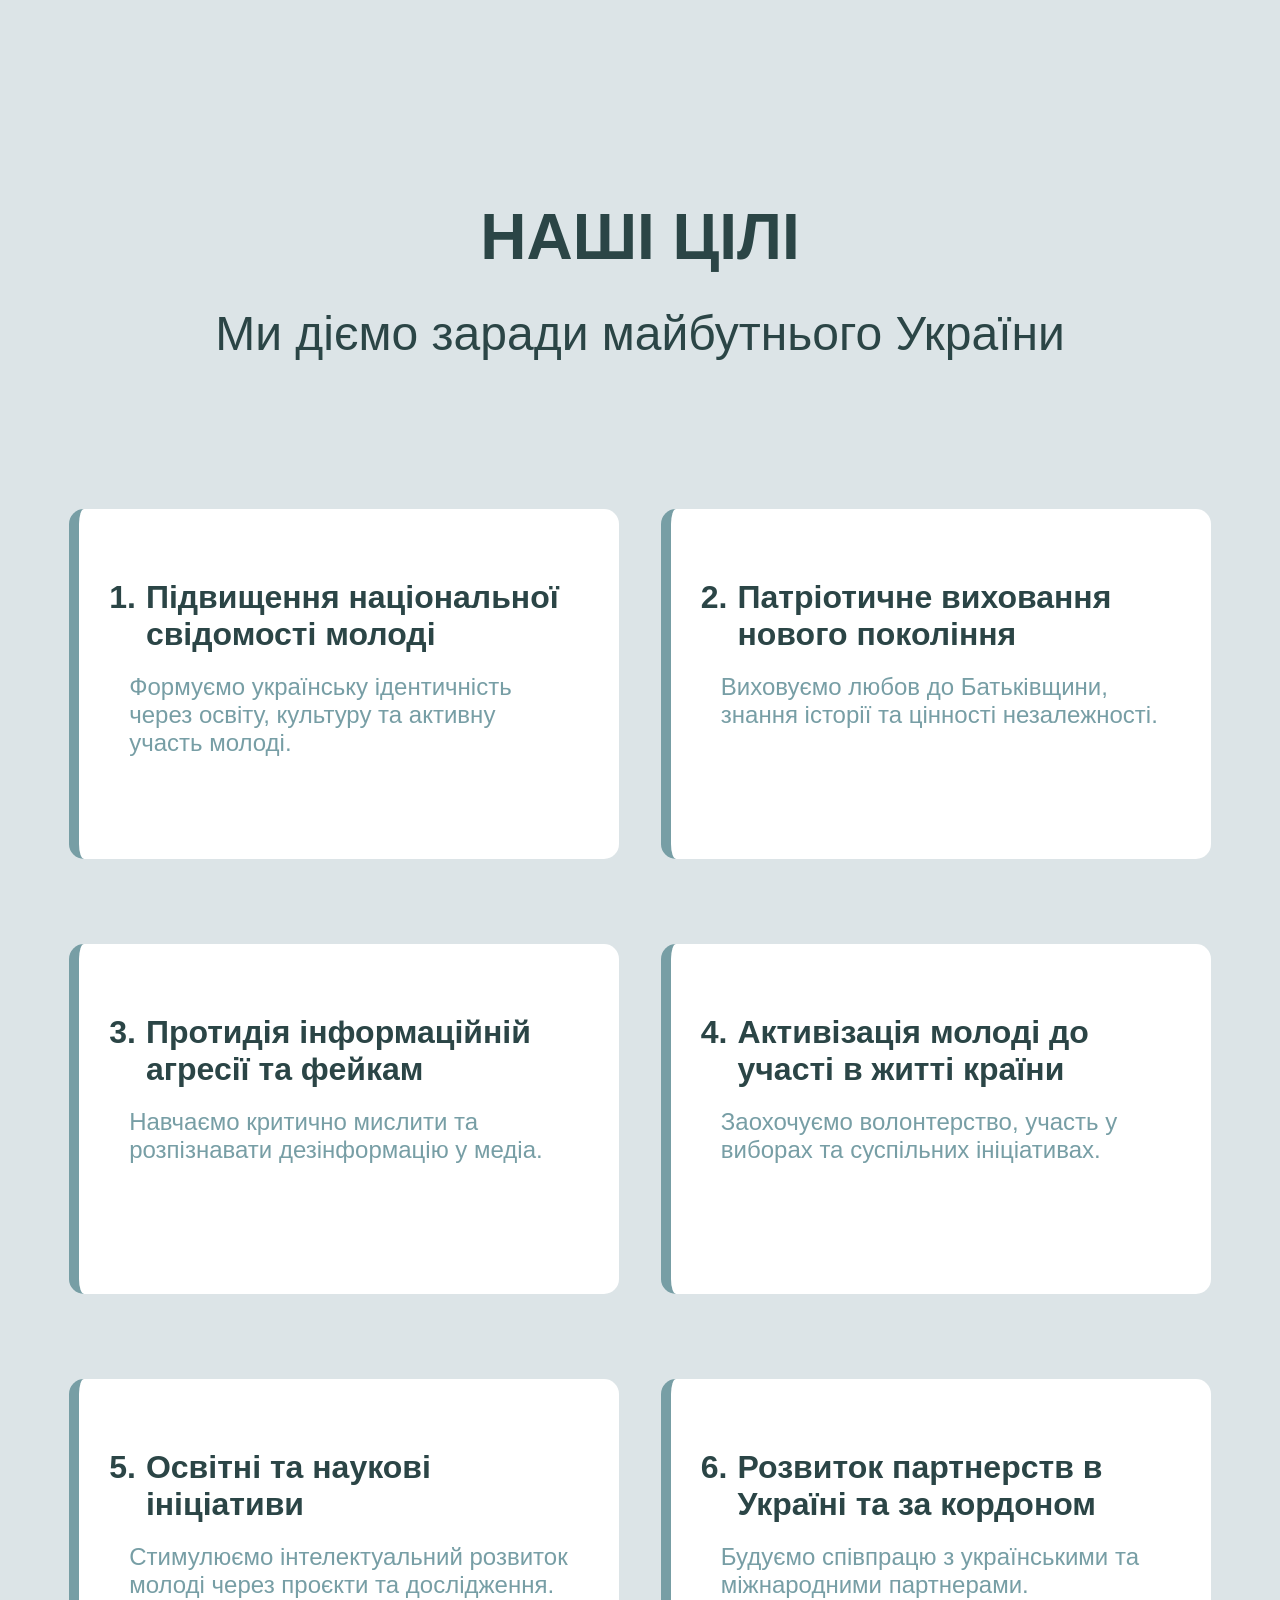
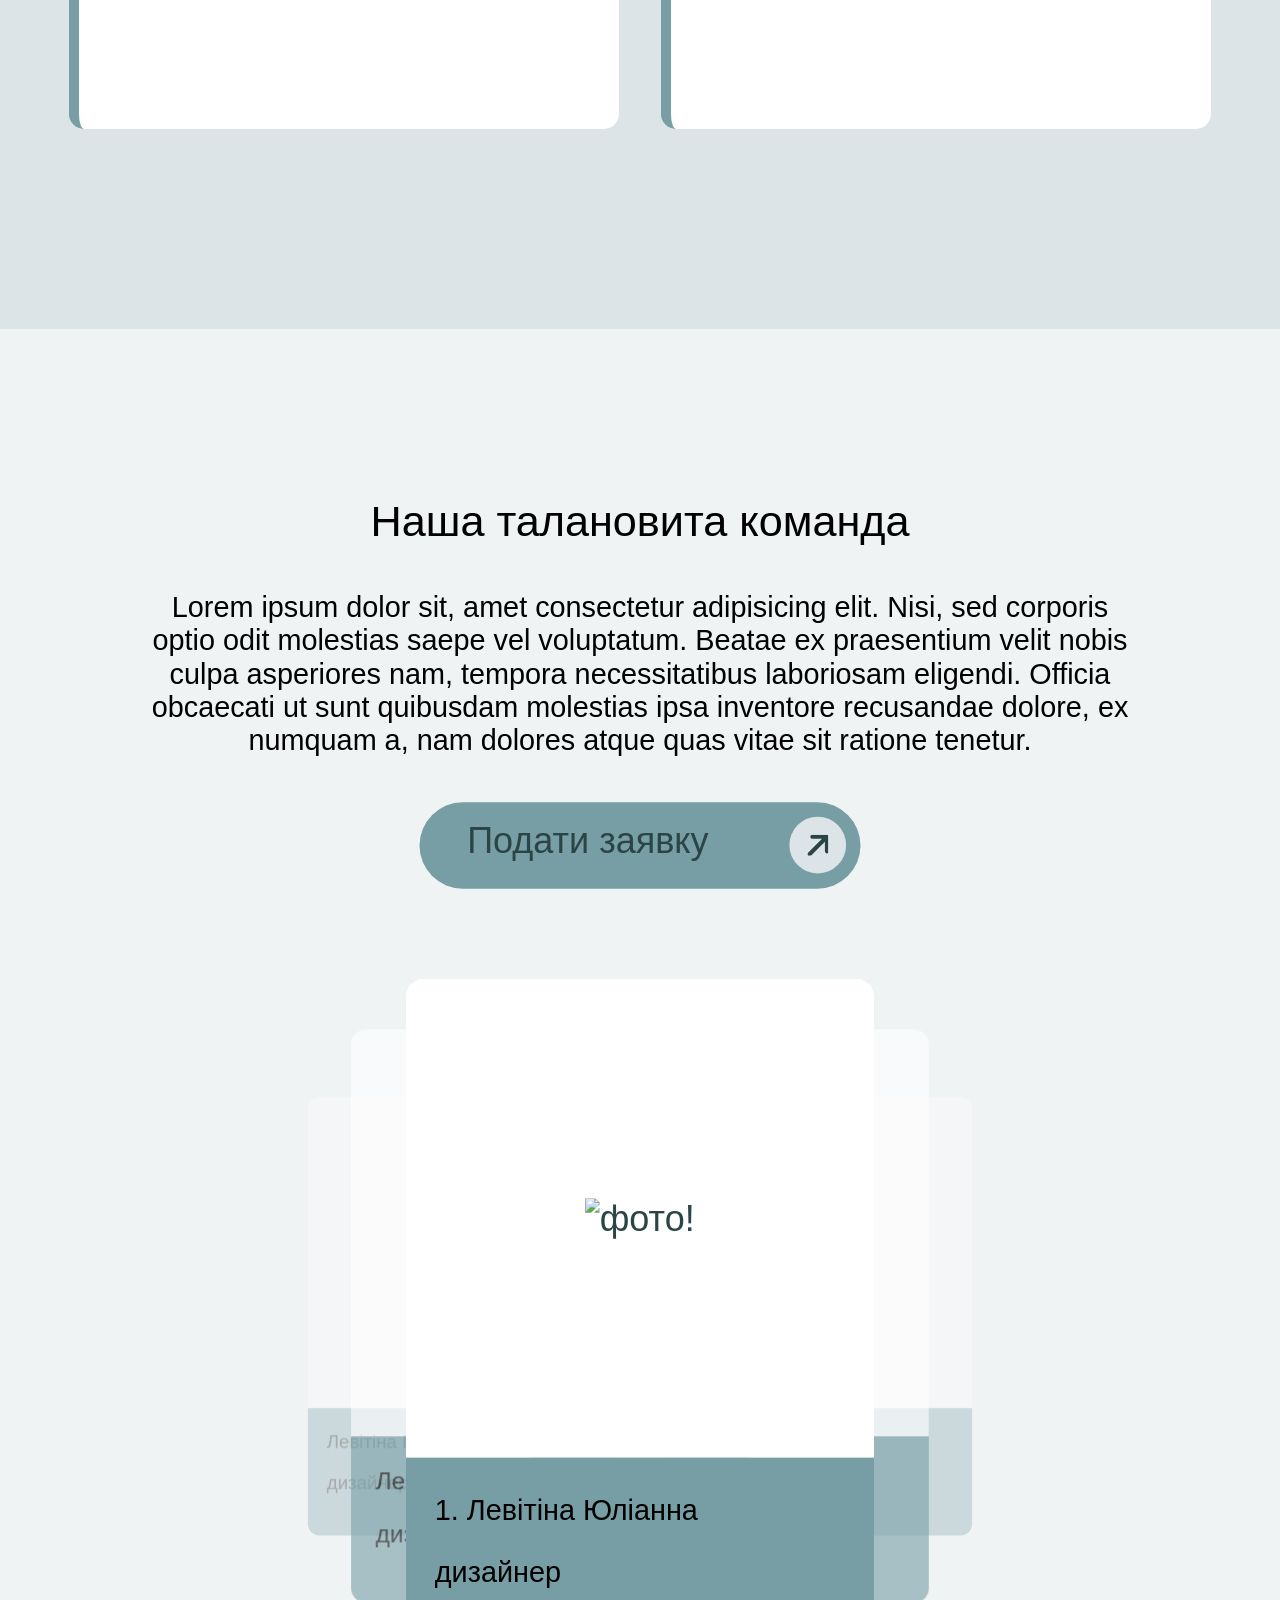
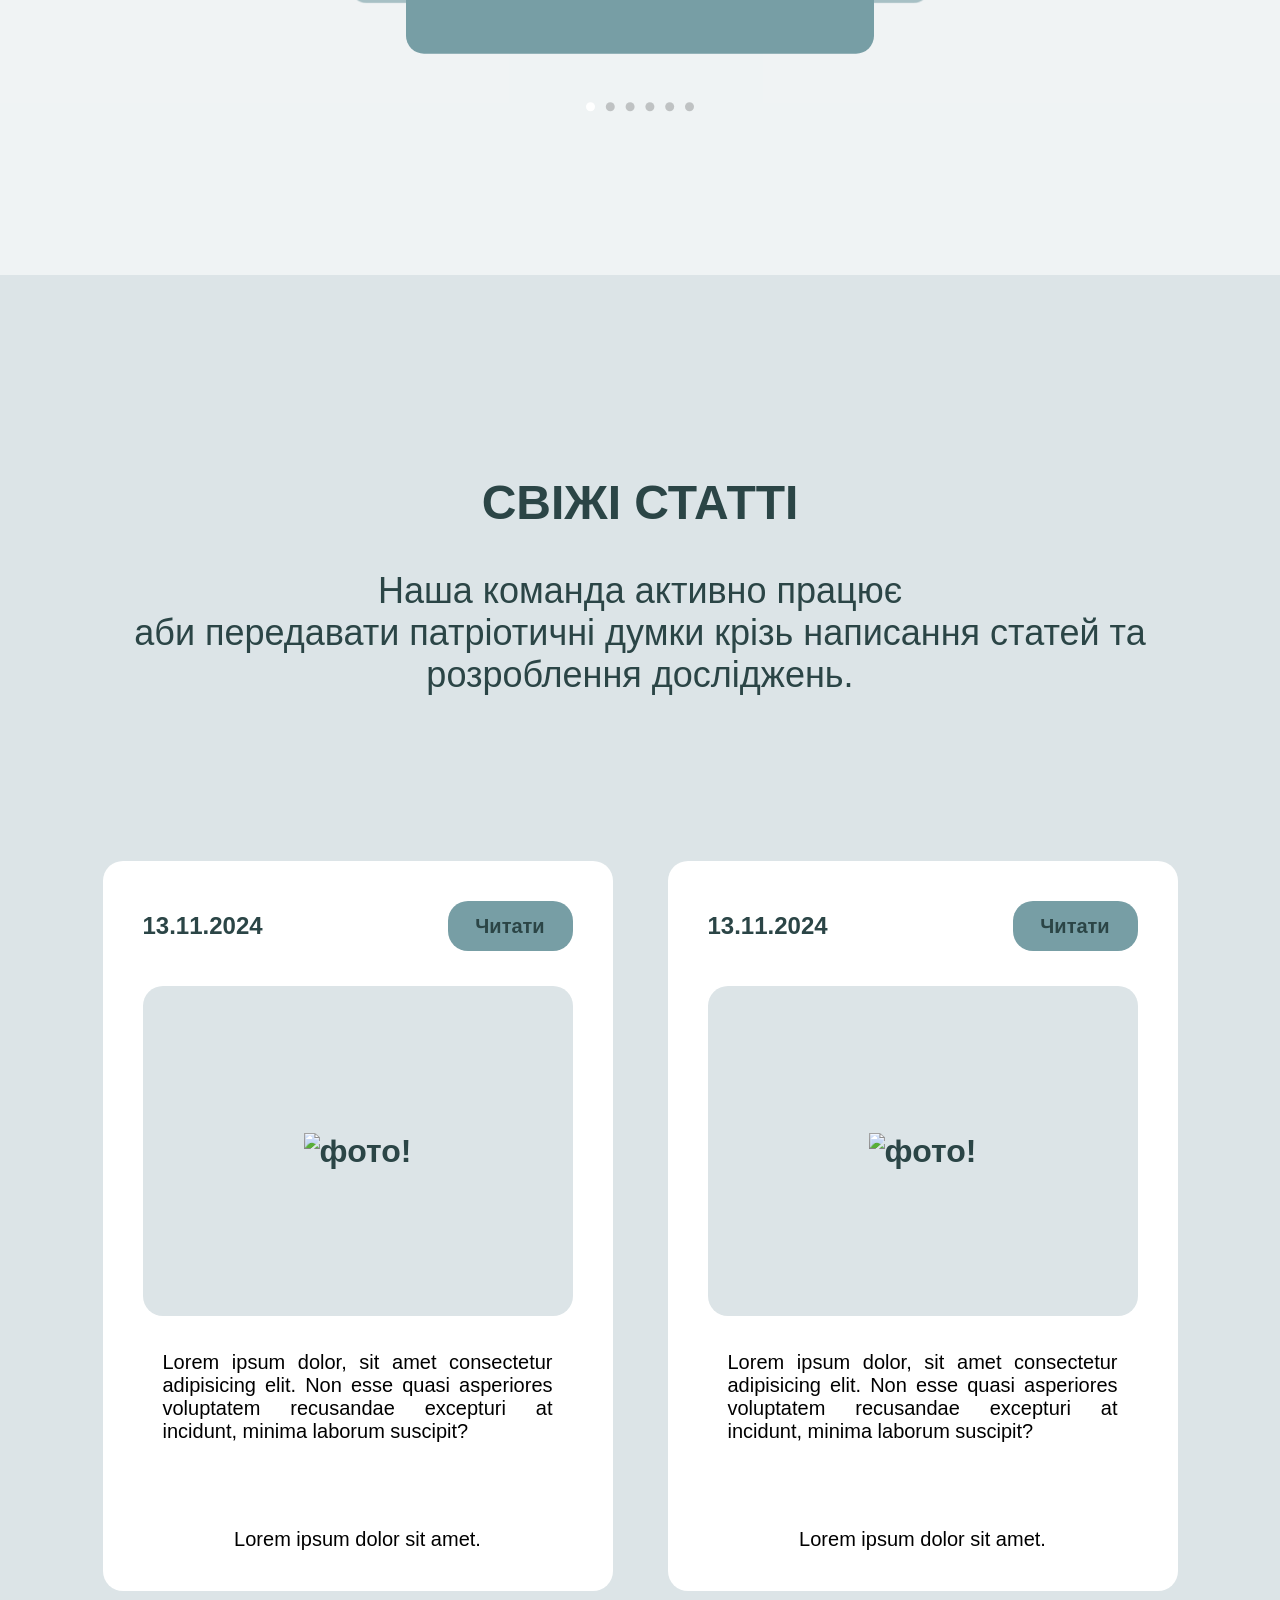
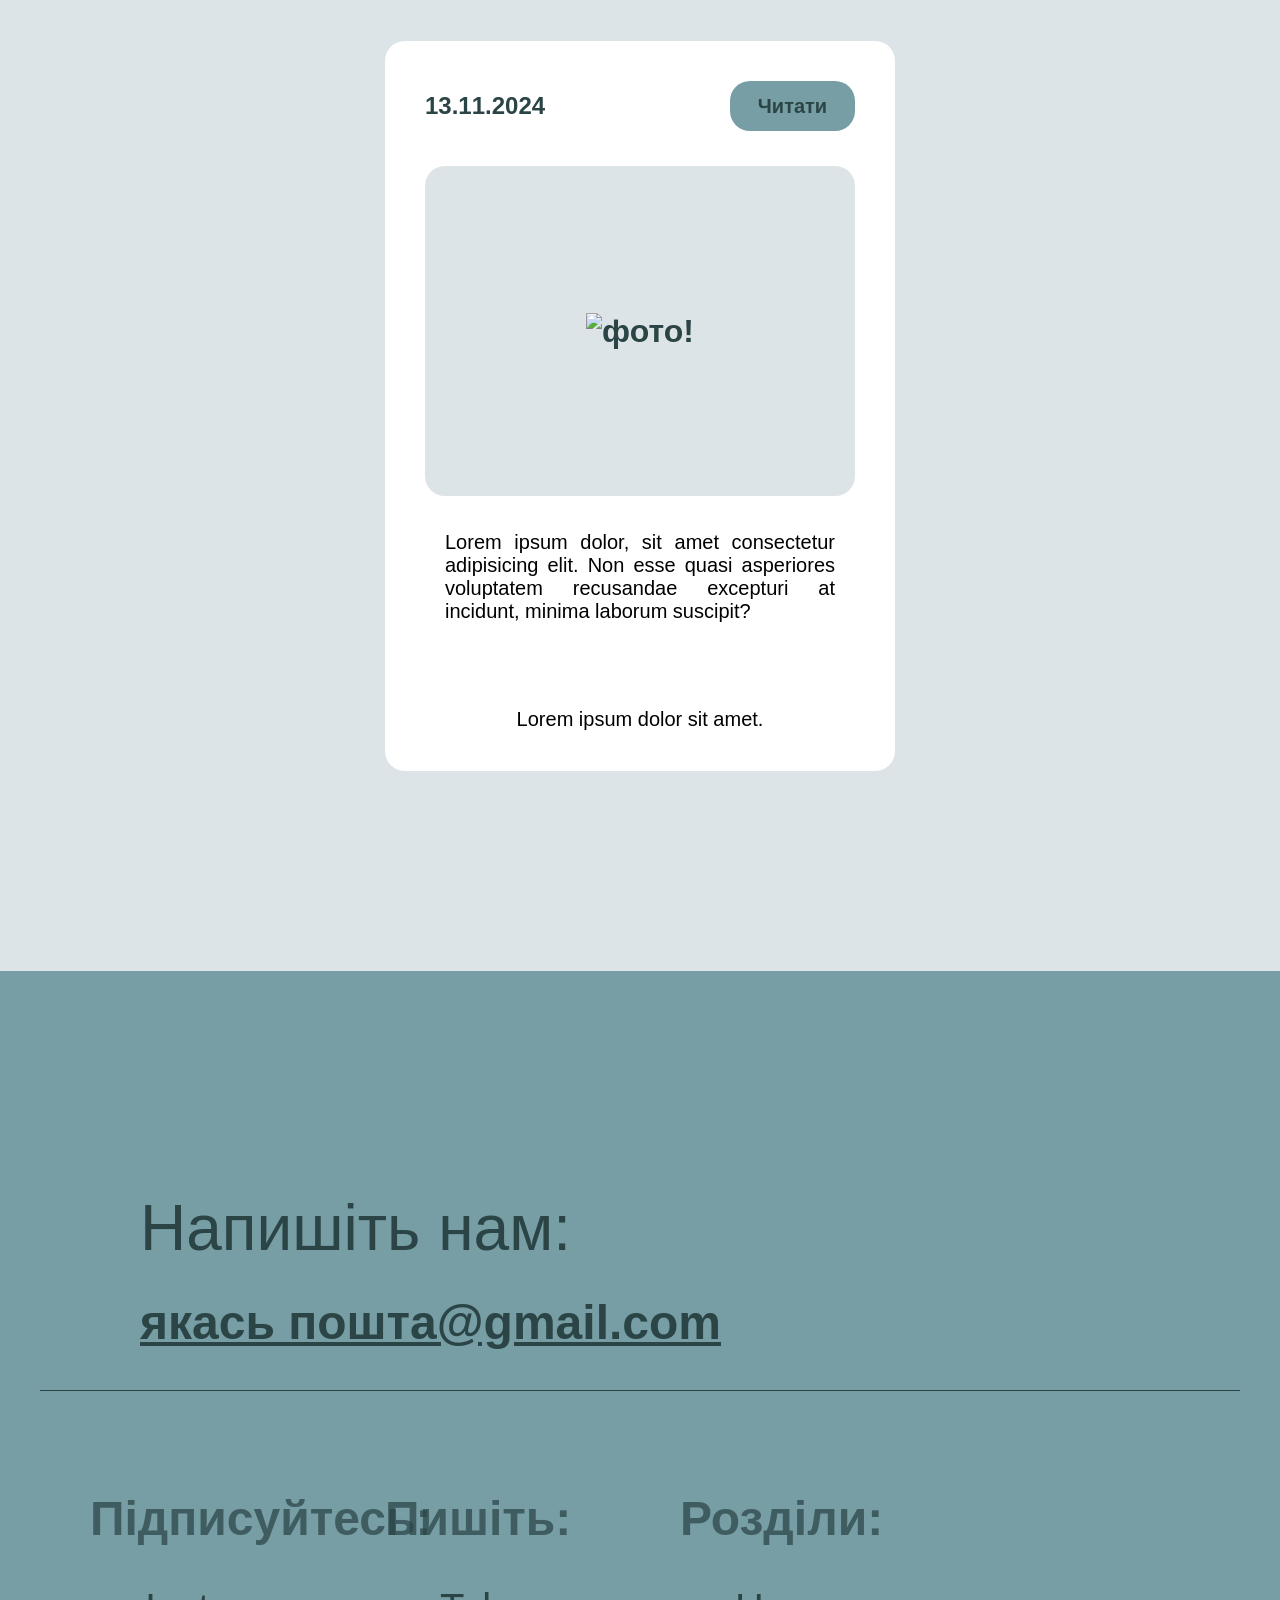
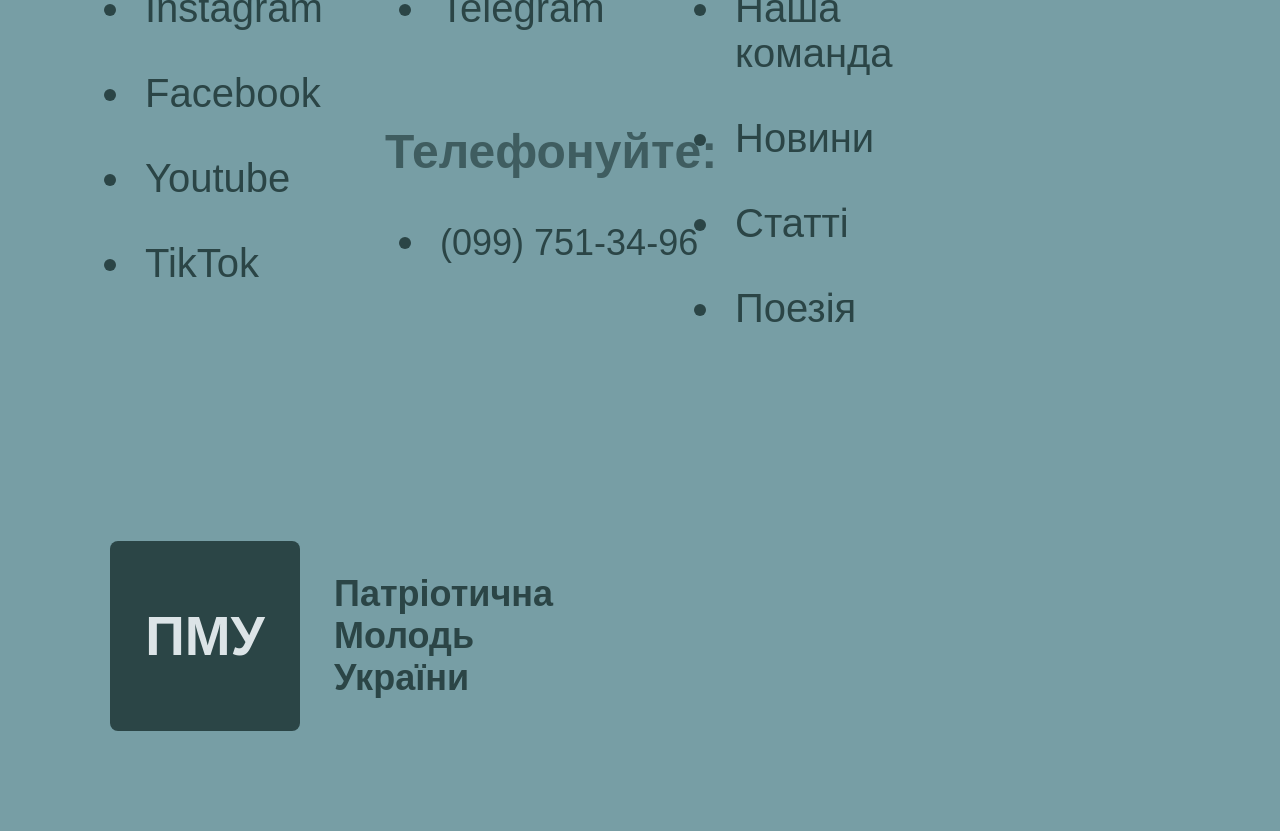
==== commit 8d2a9477: "5th (no vh, vw)" ====
--- a/builder/footer/index.html
+++ b/builder/footer/index.html
@@ -8,7 +8,7 @@
 </head>
 <body>
     <main>
-        <div class="goals-container">
+        <div class="container">
             <h2 class="goals-main-title">НАШІ ЦІЛІ</h2>
             <h3 class="goals-subtitle">Ми діємо заради майбутнього України</h3>
             <div class="goals-cards-grid">
@@ -73,7 +73,7 @@
 
         </section>
         </div>
-        <div class="team-background">
+        <div class="background team-background">
             <div class="team-container">
                 <div class="team-text">
                     <h3>Наша талановита команда</h3>
@@ -197,21 +197,21 @@
                     <input type="radio" name="slider" id="slide-6" class="slider__radio" />
 
                     <div class="bullets">
-                        <!--
+                        
                         <label for="slide-1" class="bullets__item bullets__item--1"></label>
                         <label for="slide-2" class="bullets__item bullets__item--2"></label>
                         <label for="slide-3" class="bullets__item bullets__item--3"></label>
                         <label for="slide-4" class="bullets__item bullets__item--4"></label>
                         <label for="slide-5" class="bullets__item bullets__item--5"></label>
                         <label for="slide-6" class="bullets__item bullets__item--6"></label>
-                    -->
+                    
                 
                     </div>
 
                 </section>
             </div>
         </div>
-        <div class="news-container">
+        <div class="container news-container">
             <div class="news-text">
                 <h3 class="news-header">СВІЖІ СТАТТІ</h3>
                 <p class="news-paragraph">Наша команда активно працює<br />аби передавати патріотичні думки крізь написання статей та розроблення досліджень. </p>
--- a/builder/footer/style.css
+++ b/builder/footer/style.css
@@ -56,6 +56,28 @@
 }
 
 
+.container {
+  box-sizing: border-box;
+  justify-self: center;
+  max-width: 1900px;
+  width: 100%;
+
+  display: flex;
+  flex-direction: column;
+  align-self: center;
+  align-items: center;
+  
+  padding: 200px 4.5%;
+  overflow: hidden;
+}
+
+.background {
+  display: flex;
+  flex-direction: column;
+  align-self: center;
+  justify-content: center;
+  width: 100%;
+}
 
 .goals-container {
   box-sizing: border-box;
@@ -122,6 +144,8 @@
   padding: 70px 30px;
 }
 
+
+
 .goal-title-grid {
   display: flex;
   flex-flow: row nowrap;
@@ -146,11 +170,6 @@
 
 
 .team-background {
-  display: flex;
-  flex-direction: column;
-  align-self: center;
-  justify-content: center;
-  width: 100%;
   background-color: rgba(255, 255, 255, 0.56);
 }
 
@@ -166,9 +185,6 @@
   padding: 135px 85px 200px;
 }
 
-@media (max-width: 1200px) {
-  
-}
 
 .team-text {
   display: flex;
@@ -350,17 +366,7 @@
 
 
 .news-container {
-  box-sizing: border-box;
-  justify-self: center;
-  max-width: 1900px;
-  width: 100%;
-
-  display: flex;
-  flex-direction: column;
-  align-self: center;
-  align-items: center;
   padding: 200px 90px;
-  overflow: hidden;
 }
 
 .news-text {
@@ -712,8 +718,25 @@
   font: 700 36px e-Ukraine Head, -apple-system, Roboto, Helvetica, sans-serif;
 }
 
-/* --- FIX: Media query for responsive layout --- */
-@media (max-width: 1200px) {
+
+
+
+
+
+
+
+@media (max-width: 1600px) {
+  .team-container {
+    transform: scale(.9)
+  }
+
+  .section.slider {
+    transform: scale(.9);
+  }
+
+}
+
+@media (max-width: 1400px) {
 .team-container {
   flex-direction: column;
   padding: 100px 40px; /* Adjust padding for smaller screens */
@@ -721,14 +744,46 @@
 
 .team-text {
   width: 100%;
-  max-width: 600px; /* Constrain text width */
+  max-width: 1100px; /* Constrain text width */
   text-align: center;
   align-items: center;
 }
 
 .section.slider {
+  transform: scale(1);
   margin-top: 50px;
 }
+}
+
+@media (max-width: 800px) {
+  .section.slider {
+    transform: scale(.8);
+  }
+
+  .team-container {
+    transform: scale(.8)
+  }
+} 
+
+@media (max-width: 650px) {
+
+  .section.slider {
+    transform: scale(.7);
+  }
+}
+
+@media (max-width: 620px) {
+  .goal-card {
+    transform: scale(.8);
+  }
+
+  .section.slider {
+    transform: scale(.6);
+  }
+
+  .team-container {
+    transform: scale(.8)
+  }
 }
 
 @media (max-width: 540px) {
@@ -737,3 +792,25 @@
       padding: 16px;
   }
 }
+
+@media (max-width: 375px) {
+  .goals-main-title {
+    font-size: 32px;
+  }
+
+  .goals-subtitle {
+    font-size: 24px;
+  }
+
+  .goals-cards-grid {
+    margin-top: 10vw;
+  }
+
+  .goal-title {
+    font-size: 16px;
+  }
+
+  .goal-description {
+    font-size: 12px;
+  }
+}
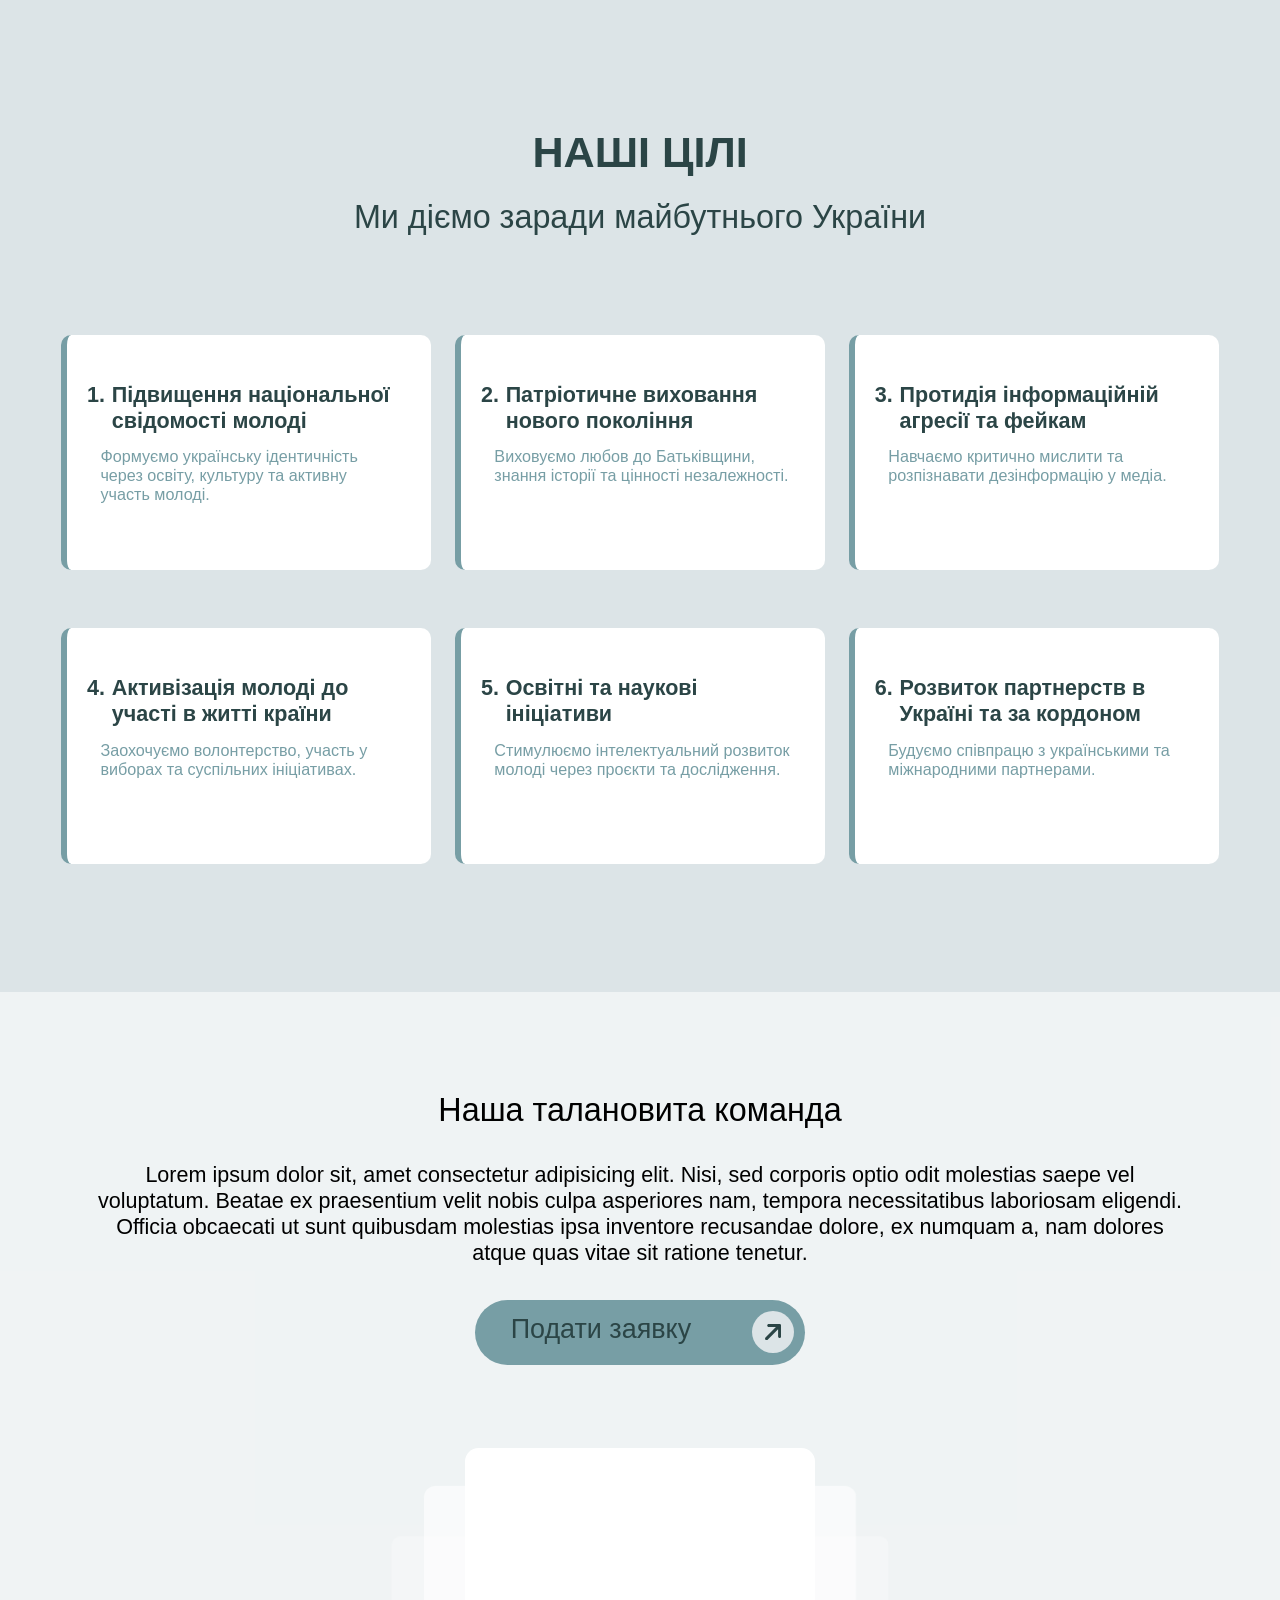
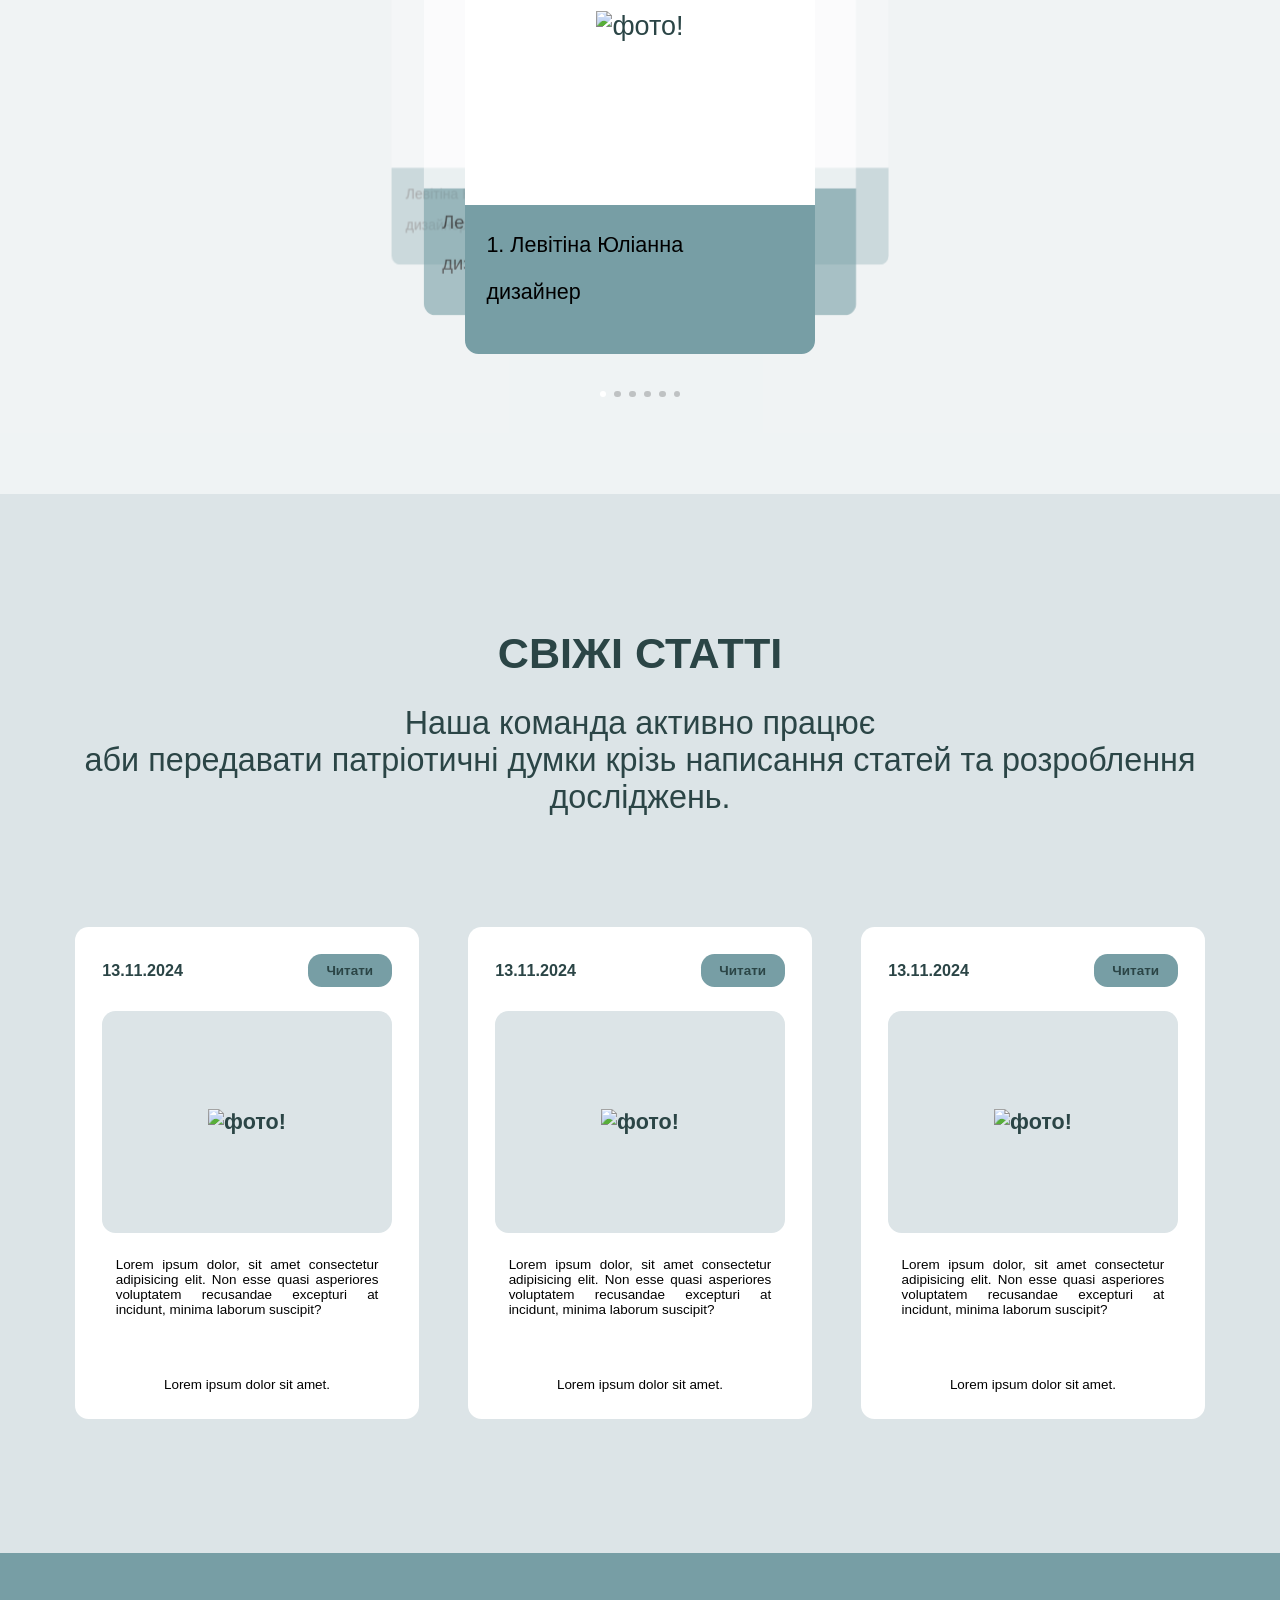
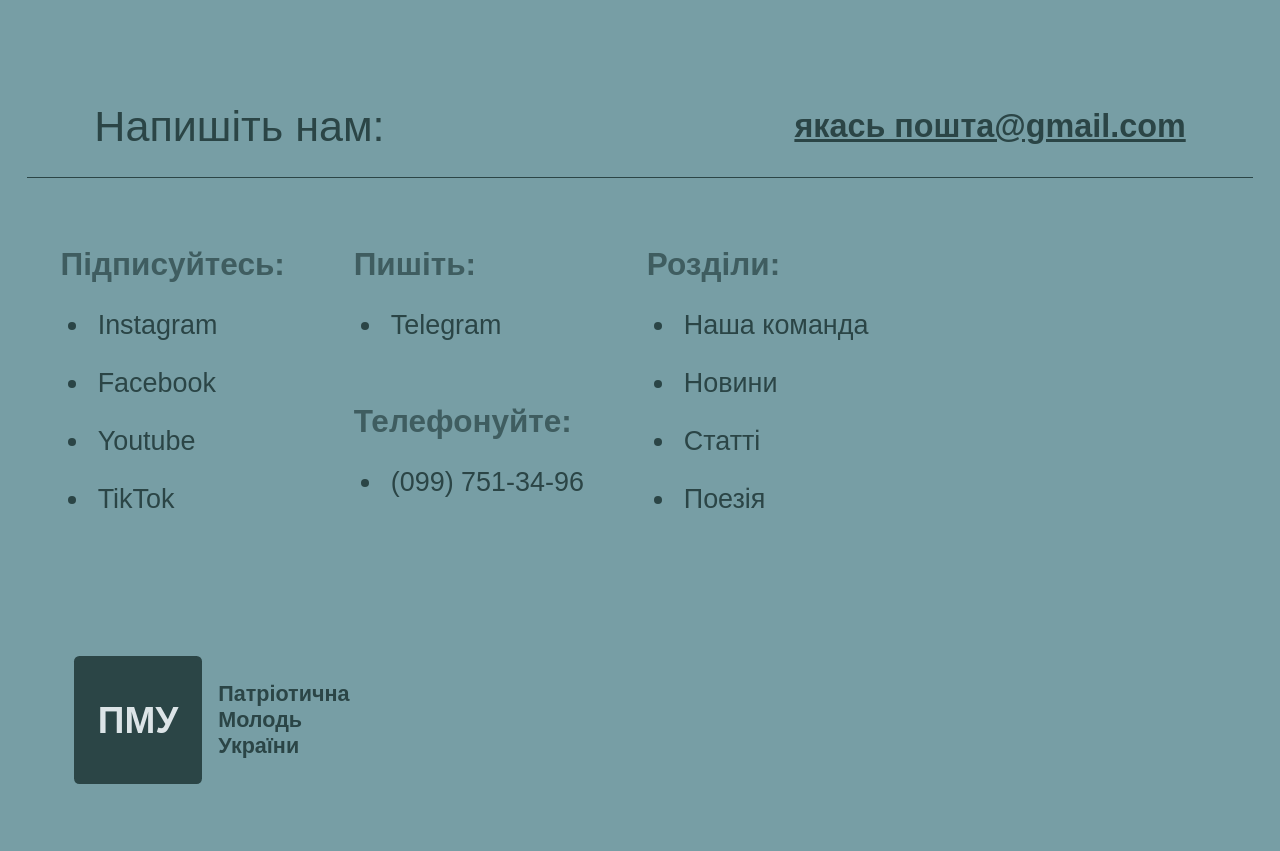
==== commit 3fad62a0: "6th (vw mostly)" ====
--- a/builder/footer/index.html
+++ b/builder/footer/index.html
@@ -85,7 +85,7 @@
                             Подати заявку
                         </p>
                         <div class="arrow">
-                            <svg>
+                            <svg viewBox="0 0 23.97 23.98">
                                 <!--<path xmlns="http://www.w3.org/2000/svg" d="M63.0239 31.5065C63.0307 48.9034 48.9332 63.012 31.5362 63.0189C14.1393 63.0257 0.0306989 48.9282 0.0238591 31.5312C0.0170193 14.1343 14.1145 0.0257053 31.5115 0.0188655C48.9084 0.0120257 63.017 14.1095 63.0239 31.5065Z" fill="#DCE4E7"/>-->
                                 <path xmlns="http://www.w3.org/2000/svg" d="M24.0174 2.33077C24.0169 1.06801 22.9912 0.0430547 21.7284 0.0435505L5.56506 0.0499054C4.3023 0.0504014 3.27734 1.07617 3.27783 2.33893C3.27833 3.60169 4.30409 4.62665 5.56685 4.62615L16.2195 4.61691L0.728994 20.1196C-0.16469 21.014 -0.164122 22.4586 0.730265 23.3523C1.62465 24.246 3.06925 24.2454 3.96293 23.351L19.4484 7.85336L19.4576 18.4959C19.4581 19.7587 20.4839 20.7836 21.7467 20.7831C23.0094 20.7826 24.0344 19.7569 24.0339 18.4941L24.0275 2.33077L24.0174 2.33077Z" fill="#2B4546"/>
                             </svg>
--- a/builder/footer/style.css
+++ b/builder/footer/style.css
@@ -47,10 +47,12 @@
 }
 
 
+
 body {
   display: flex;
   flex-direction: column;
   justify-content: center;
+  font-size: clamp(2px, 0.8421vw, 16px);
   margin: 0;
   background-color: rgba(220, 228, 231, 1);
 }
@@ -67,7 +69,7 @@
   align-self: center;
   align-items: center;
   
-  padding: 200px 4.5%;
+  padding: clamp(95px, 10%, 200px) clamp(40px, 4.5%, 85px);
   overflow: hidden;
 }
 
@@ -79,26 +81,11 @@
   width: 100%;
 }
 
-.goals-container {
-  box-sizing: border-box;
-  justify-self: center;
-  max-width: 1900px;
-  width: 100%;
-
-  display: flex;
-  flex-direction: column;
-  align-self: center;
-  align-items: center;
-  
-  padding: 230px 85px;
-  overflow: hidden;
-}
-
 .goals-main-title {
   color: rgba(43, 69, 70, 1);
   text-align: center;
   align-self: center;
-  font: 700 64px "e-Ukraine Head", Helvetica, sans-serif;
+  font: 700 4em "e-Ukraine Head", Helvetica, sans-serif;
   margin: 0;
 }
 
@@ -106,17 +93,17 @@
   color: rgba(43, 69, 70, 1);
   text-align: center;
   align-self: center;
-  margin-top: 32px;
-  font: 500 48px e-Ukraine, Helvetica, sans-serif;
+  margin-top: clamp(16px, 1.70vw, 32px);
+  font: 500 3em e-Ukraine, Helvetica, sans-serif;
 }
 
 .goals-cards-grid {
   box-sizing: border-box;
-  margin-top: 100px;
+  margin-top: clamp(50px, 5.2vw, 100px);
   display: flex;
   flex-flow: row wrap;
-  grid-row-gap: 85px;
-  grid-column-gap: 30px;
+  grid-row-gap: clamp(40px, 4.5vw, 85px);
+  grid-column-gap: clamp(15px, 1.58vw, 30px);
   width: 100%;
   height: auto;
   align-items: center;
@@ -126,10 +113,10 @@
 
 .goal-card {
   box-sizing: border-box;
-  border-radius: 15px;
+  border-radius: clamp(7px, .79vw, 15px);
   background-color: rgba(255, 255, 255, 1);
   border-color: rgba(119, 158, 165, 1);
-  border-left-width: 10px;
+  border-left-width: clamp(4px, .525vw, 10px);
   border-left-style: solid;
   display: flex;
   flex-grow: 1;
@@ -139,9 +126,9 @@
   font-family: "Fixel Text", Helvetica, sans-serif;
   font-weight: 500;
   width: 100%;
-  height: 350px;
-  max-width: 550px;
-  padding: 70px 30px;
+  height: clamp(175px, 18.42vw, 350px);
+  max-width: clamp(275px, 28.95vw, 550px);
+  padding: clamp(35px, 3.685vw, 70px) clamp(15px, 1.58vw, 30px);
 }
 
 
@@ -149,24 +136,25 @@
 .goal-title-grid {
   display: flex;
   flex-flow: row nowrap;
-  gap: 10px;
+  gap: clamp(4px, 0.525vw, 10px);
 }
 
 .goal-title {
   color: rgba(43, 69, 70, 1);
-  font-size: 32px;
-  margin: 0;
-}
-
-
-
+  font-size: 2em;
+  margin: 0;
+}
 
 .goal-description {
   color: rgba(119, 158, 165, 1);
-  font-size: 24px;
+  font-size: 1.5em;
   align-self: start;
-  margin: 20px 20px 0 20px;
-}
+  margin: clamp(10px, 1.05vw, 20px) clamp(10px, 1.05vw, 20px) 0 clamp(10px, 1.05vw, 20px);
+}
+
+
+
+
 
 
 .team-background {
@@ -178,11 +166,11 @@
   display: flex;
   align-self: center;
   align-items: center; 
-  justify-content: space-between;
-  gap: 50px;
+  justify-content: space-around;
+  gap: clamp(25px, 2.63vw, 50px);
   max-width: 1900px;
   width: 100%;
-  padding: 135px 85px 200px;
+  padding: clamp(65px, 7.1vw, 135px) clamp(40px, 4.47vw, 85px) clamp(100px, 10.52vw, 200px);
 }
 
 
@@ -194,14 +182,14 @@
 }
 
 .team-text h3 {
-  font: 500 48px e-Ukraine Head, -apple-system, Roboto, Helvetica, sans-serif;
+  font: 500 3em e-Ukraine Head, -apple-system, Roboto, Helvetica, sans-serif;
   align-self: stretch;
   margin: 0;
 }
 
 .team-text p {
-  font: 500 32px Fixel Text, -apple-system, Roboto, Helvetica, sans-serif;
-  margin: 50px 0;
+  font: 500 2em Fixel Text, -apple-system, Roboto, Helvetica, sans-serif;
+  margin: clamp(25px, 2.63vw, 50px) 0;
 }
 
 
@@ -210,10 +198,10 @@
   flex-direction: row;
   justify-content: space-between;
   box-sizing: border-box;
-  padding: 16px 16px 16px 53px;
-  width: 490px;
-  height: 96px;
-  border-radius: 126px;
+  padding: clamp(8px, 0.842vw, 16px) clamp(8px, 0.842vw, 16px) clamp(8px, 0.842vw, 16px) clamp(25px, 2.79vw, 53px);
+  width: clamp(240px, 25.79vw, 490px);
+  height: clamp(48px, 5.05vw, 96px);
+  border-radius: clamp(63px, 6.63vw, 126px);
   background-color: rgba(119, 158, 165, 1);
 
   text-decoration: none;
@@ -221,27 +209,27 @@
 
 .team-button p {
   color: rgba(43, 69, 70, 1);
-  font: 500 40px Fixel Text, -apple-system, Roboto, Helvetica, sans-serif;
-  margin: 0;
-  padding-top: 4px;
+  font: 500 2.5em Fixel Text, -apple-system, Roboto, Helvetica, sans-serif;
+  margin: 0;
+  padding-top: clamp(2px, 0.21vw, 4px);
 }
 
 .arrow {
   display: flex;
   justify-content: center;
   align-items: center;
-  max-width: 63px;
-  max-height: 63px;
+  max-width: clamp(31.5px, 3.315vw, 63px);
+  max-height: clamp(31.5px, 3.315vw, 63px);
   width: 100%;
   height: 100%;
 
   background-color: rgba(220, 228, 231, 1);
-  border-radius: 31.5px;
+  border-radius: clamp(15.75px, 1.657vw, 31.5px);
 }
 
 .arrow svg {
-  max-width: 23.97px;
-  max-height: 23.98px;
+  width: clamp(12px, 1.2615vw, 23.97px);
+  height: clamp(12px, 1.2615vw, 23.98px);
 }
 
 /*--------------------------------------------------------------
@@ -252,8 +240,8 @@
   -moz-user-select: none;
   -ms-user-select: none;
   user-select: none; 
-  flex-shrink: 1; /* Allow slider to shrink if needed */
-  min-width: 738px; /* Prevent it from becoming smaller than one card */
+  flex-shrink: 1; 
+  min-width: clamp(369px, 38.84vw, 738px) /*738px;  */
 }
 
 .slider__radio {
@@ -262,9 +250,8 @@
 
 .slider__holder {
   position: relative;
-  /* This is the key change for width. It's now fixed to the card width */
-  width: 520px; 
-  height: 750px;
+  width: clamp(260px, 27.3684vw, 520px); /*520px; */
+  height: clamp(375px, 39.4736vw, 750px); /*750px; */
   margin: 0 auto;
   text-align: left; 
 }
@@ -272,7 +259,6 @@
 .slider__item {
   position: absolute;
   top: 0;
-  /* All items are positioned relative to the holder's top-left */
   left: 0; 
   display: block;
   overflow: hidden;
@@ -288,23 +274,22 @@
   z-index: 10;
   display: block;
   width: auto;
-  height: 10px;
-  margin: 50px 0 0;
+  height: clamp(5px, 0.5263vw, 10px); /* 10px; */
+  margin: clamp(25px, 2.6316vw, 50px) 0 0;
   text-align: center; 
 }
 
 .bullets__item {
   display: inline-block;
-  width: 10px;
-  height: 10px;
-  margin: 0 4px;
-  border-radius: 6px;
+  width: clamp(5px, 0.5263vw, 10px);
+  height: clamp(5px, 0.5263vw, 10px);
+  margin: 0 clamp(2px, 0.21vw, 4px);
+  border-radius: clamp(3px, 0.315vw, 6px);
   background: rgba(0, 0, 0, 0.2);
   cursor: pointer; 
   transition: background-color 0.3s ease;
 }
 
-/* --- FIX: Added styles for active and hover states --- */
 .bullets__item:hover {
   background: rgba(255, 255, 255, 0.7); 
 }
@@ -312,12 +297,9 @@
     background: #FFFFFF;
 }
 
-/*--------------------------------------------------------------
-4.0 Section
---------------------------------------------------------------*/
+
 .section.slider {
   position: relative;
-  /* FIX: Removed fixed percentage width */
   display: flex;
   flex-direction: column;
   height: auto;
@@ -329,9 +311,9 @@
   flex-direction: column;
   background-color: (255, 255, 255, 1);
   text-align: left;
-  width: 520px;
-  height: 750px;
-  border-radius: 20px;
+  width: clamp(260px, 27.3684vw, 520px); /* 520px; */
+  height: clamp(375px, 39.4737vw, 750px); /* 750px; */
+  border-radius: clamp(10px, 1.0526vw, 20px); /* 20px; */
   overflow: hidden;
 }
 
@@ -344,7 +326,7 @@
     align-content: center;
     justify-content: center;
     color: rgba(43, 69, 70, 1);
-    font: 500 40px e-Ukraine Head, Helvetica, sans-serif;
+    font: 500 2.5em e-Ukraine Head, Helvetica, sans-serif;
 
 }
 
@@ -352,21 +334,21 @@
   box-sizing: border-box;
   width: 100%;
   background-color: rgba(119, 158, 165, 1);
-  padding: 40px 32px;
+  padding: clamp(20px, 2.1053vw, 40px) clamp(16px, 1.6842vw, 32px); /* 40px 32px; */
 }
 
 .team-item-title {
   margin: 0;
-  font: 500 32px e-Ukraine Head, Helvetica, sans-serif;
+  font: 500 2em e-Ukraine Head, Helvetica, sans-serif;
 }
 
 .team-item-description {
-  font: 300 32px e-Ukraine, Helvetica, sans-serif;
+  font: 300 2em e-Ukraine, Helvetica, sans-serif;
 }
 
 
 .news-container {
-  padding: 200px 90px;
+  padding: clamp(100px, 10.5263vw, 200px) clamp(45px, 4.7368vw, 90px); /* 200px 90px; */
 }
 
 .news-text {
@@ -380,28 +362,28 @@
 }
 
 .news-header {
-  font: 700 48px e-Ukraine Head, -apple-system, Roboto, Helvetica, sans-serif;
+  font: 700 4em e-Ukraine Head, -apple-system, Roboto, Helvetica, sans-serif;
   align-self: stretch;
   margin: 0;
 }
 
 
 .news-paragraph {
-  font: 500 36px Fixel Text, -apple-system, Roboto, Helvetica, sans-serif;
+  font: 500 3em Fixel Text, -apple-system, Roboto, Helvetica, sans-serif;
   align-self: stretch;
   margin: 0;
 
-  padding-top: 40px;
+  padding-top: clamp(20px, 2.1053vw, 40px); /* 40px; */
 }
 
 .news-articles {
-  margin-top: 165px;
+  margin-top: clamp(80px, 8.6842vw, 165px); /* 165px; */
   width: 100%;
   display: flex;
   flex-wrap: wrap;
   justify-content: space-around;
-  row-gap: 50px;
-  column-gap: 30px;
+  row-gap: clamp(25px, 2.6316vw, 50px); /* 50px; */
+  column-gap: clamp(15px, 1.5789vw, 30px); /* 30px; */
 
 
 }
@@ -412,10 +394,10 @@
   flex-direction: column;
   background-color: #ffffff;
   width: auto;
-  max-width: 430px;
-  height: 650px;
-  padding: 40px;
-  border-radius: 20px;
+  max-width: clamp(210px, 22.6316vw, 430px);/* 430px; */
+  height: clamp(325px, 34.2105vw, 650px); /* 650px; */
+  padding: clamp(20px, 2.1053vw, 40px); /* 40px; */
+  border-radius: clamp(10px, 1.0526vw, 20px); /* 20px; */
 }
 
 .article-header {
@@ -426,7 +408,7 @@
 
 .article-date {
   color: rgba(43, 69, 70, 1);
-  font: 700 24px e-Ukraine Head, -apple-system, Roboto, Helvetica, sans-serif;
+  font: 700 1.5em e-Ukraine Head, -apple-system, Roboto, Helvetica, sans-serif;
   align-self: center;
 
 }
@@ -434,10 +416,10 @@
 .article-button {
   background-color: rgba(119, 158, 165, 1);
   color: rgba(43, 69, 70, 1);
-  font: 700 20px e-Ukraine Head, -apple-system, Roboto, Helvetica, sans-serif;
-  width: 125px;
-  height: 50px;
-  border-radius: 20px;
+  font: 700 1.25em e-Ukraine Head, -apple-system, Roboto, Helvetica, sans-serif; /* 20px */
+  width: clamp(62.5px, 6.5789vw, 125px); /* 125px; */
+  height: clamp(25px, 2.6316vw, 50px); /* 50px; */
+  border-radius: clamp(10px, 1.0526vw, 20px); /* 20px; */
   align-content: center;
   text-align: center;
 }
@@ -453,21 +435,21 @@
   flex-wrap: wrap;
   background-color: rgba(220, 228, 231, 1);
   width: 100%;
-  height: 330px;
-  border-radius: 20px;
-  margin: 35px 0px;
+  height: clamp(165px, 17.3684vw, 330px); /* 330px; */
+  border-radius: clamp(10px, 1.0526vw, 20px); /* 20px; */
+  margin: clamp(17.5px, 1.8421vw, 35px) 0; /* 35px 0px; */
   align-content: center;
   justify-content: center;
   color: rgba(43, 69, 70, 1);
-  font: 700 32px e-Ukraine Head, -apple-system, Roboto, Helvetica, sans-serif;
+  font: 700 2em e-Ukraine Head, -apple-system, Roboto, Helvetica, sans-serif; /* 32px */
 }
 
 .article-text {
   display: flex; 
   flex-direction: column; 
   flex: 1;
-  font: 500 20px Fixel Text, -apple-system, Roboto, Helvetica, sans-serif;
-  margin: 0 20px;
+  font: 500 1.25em Fixel Text, -apple-system, Roboto, Helvetica, sans-serif; /* 20px */
+  margin: 0 clamp(10px, 1.0526vw, 20px); /* 0 20px; */
 }
 
 .article-description {
@@ -479,6 +461,9 @@
   text-align: center;
 }
 
+
+
+
 .footer-background {
   display: flex;
   flex-direction: column;
@@ -499,12 +484,12 @@
 .footer {
   background-color: #779EA5;
   display: flex;
-  margin-top: 120px;
+  margin-top: clamp(60px, 6.3158vw, 120px);
   width: auto;
   flex-direction: column;
   overflow: hidden;
   align-items: normal;
-  padding: 100px 40px;
+  padding: clamp(50px, 5.2632vw, 100px) clamp(20px, 2.1053vw, 40px);
 }
 
 
@@ -513,38 +498,38 @@
   display: flex;
   width: 100%;
   align-items: normal;
-  gap: 30px 50px;
+  gap: clamp(15px, 1.5789vw, 30px) clamp(25px, 2.6316vw, 50px);
   font-family: e-Ukraine Head, -apple-system, Roboto, Helvetica, sans-serif;
   color: rgba(43, 69, 70, 1);
   flex-wrap: wrap;
   justify-content: space-between;
-  padding: 0px 100px 40px;
-  border-bottom: 1px solid rgba(43, 69, 70, 1);
+  padding: 0 clamp(50px, 5.2632vw, 100px) clamp(20px, 2.1053vw, 40px);
+  border-bottom: clamp(0.5px, .0526vw, 1px) solid rgba(43, 69, 70, 1);
   box-sizing: border-box;
 }
 
 .footer-column ul {
-  padding-left: 45px;
-  display: flex;
-  flex-direction: column;
-  gap: 40px;
-  margin: 40px 0;
+  padding-left: clamp(22.5px, 2.3684vw, 45px);
+  display: flex;
+  flex-direction: column;
+  gap: clamp(20px, 2.1053vw, 40px);
+  margin: clamp(20px, 2.1053vw, 40px) 0;
 }
 
 .footer-column li {
-  padding-left: 10px;
+  padding-left: clamp(5px, 0.5263vw, 10px);
 }
 
 
 .contact-label {
-  font-size: 64px;
+  font-size: 4em;
   font-weight: 400;
 }
 
 
 
 .contact-email {
-  font-size: 48px;
+  font-size: 3em; 
   font-weight: 700;
   text-decoration: underline;
   margin: auto 0;
@@ -554,11 +539,11 @@
 .footer-links {
   width: auto;
   max-width: 100%;
-  margin: 100px 50px;
+  margin: clamp(50px, 5.2632vw, 100px) clamp(25px, 2.6316vw, 50px);
 }
 
 .footer-links-grid {
-  gap: 20px;
+  gap: clamp(10px, 1.0526vw, 20px);
   display: flex;
   justify-content: space-between;
 }
@@ -581,20 +566,20 @@
   align-items: normal;
   flex-wrap: wrap;
   color: rgba(43, 69, 70, 1);
-  font: 500 40px Fixel Text, -apple-system, Roboto, Helvetica, sans-serif;
+  font: 500 2.5em Fixel Text, -apple-system, Roboto, Helvetica, sans-serif;
 }
 
 
 .footer-section-title {
   color: #2B4546BA;
-  font-size: 48px;
+  /* font-size: 3em; */
   align-self: stretch;
   margin: 0;
 }
 
 
 .social-link {
-  margin-top: 28px;
+  margin-top: clamp(14px, 1.4737vw, 28px);
   color: inherit;
   text-decoration: none;
 }
@@ -610,14 +595,14 @@
   align-items: start;
   color: #2b4546;
   white-space: nowrap;
-  font: 500 40px Fixel Text, -apple-system, Roboto, Helvetica, sans-serif;
+  font: 500 2.5em Fixel Text, -apple-system, Roboto, Helvetica, sans-serif;
 }
 
 
 .contact-link {
   color: rgba(43, 69, 70, 1);
-  font-size: 40px;
-  margin-top: 28px;
+  /* font-size: 2.5em; */
+  margin-top: clamp(14px, 1.4737vw, 28px);
   text-decoration: none;
 }
 
@@ -627,14 +612,14 @@
 
 .phone-title {
   align-self: stretch;
-  margin-top: 53px;
+  margin-top: clamp(25px, 2.7895vw, 53px);
 }
 
 
 .phone-number {
   color: rgba(43, 69, 70, 1);
-  font-size: 36px;
-  margin-top: 25px;
+  /* font-size: 2.25em; */
+  margin-top: clamp(12.5px, 1.3158vw, 25px);
   text-decoration: none;
 }
 
@@ -648,13 +633,13 @@
   flex-direction: column;
   align-items: start;
   color: rgba(43, 69, 70, 1);
-  font: 500 40px Fixel Text, -apple-system, Roboto, Helvetica, sans-serif;
+  font: 500 2.5em Fixel Text, -apple-system, Roboto, Helvetica, sans-serif;
 }
 
 
 .footer-nav-link {
   align-self: stretch;
-  margin-top: 25px;
+  margin-top: clamp(12.5px, 1.3158vw, 25px);
   color: inherit;
   text-decoration: none;
 }
@@ -666,12 +651,12 @@
 .footer-bottom {
   max-width: 100%;
   width: min-content;
-  margin: 70px 0 0 70px;
+  margin: clamp(35px, 3.6842vw, 70px) 0 0 clamp(35px, 3.6842vw, 70px);
 }
 
 
 .footer-bottom-grid {
-  gap: 20px;
+  gap: clamp(10px, 1.0526vw, 20px);
   display: flex;
 }
 
@@ -686,7 +671,7 @@
 }
 
 .footer-logo {
-  border-radius: 8px;
+  border-radius: clamp(4px, 0.4211vw, 8px);
   background-color: rgba(43, 69, 70, 1);
   display: flex;
   flex-direction: column;
@@ -694,12 +679,12 @@
   color: rgba(220, 228, 231, 1);
   white-space: nowrap;
   text-align: center;
-  width: 160px;
+  width: clamp(80px, 8.4211vw, 160px);
   justify-content: center;
-  height: 160px;
-  margin: 0;
-  padding: 15px;
-  font: 700 55px e-Ukraine Head, -apple-system, Roboto, Helvetica, sans-serif;
+  height: clamp(80px, 8.4211vw, 160px);
+  margin: 0;
+  padding: clamp(7.5px, 0.7895vw, 15px);
+  font: 700 3.4375em e-Ukraine Head, -apple-system, Roboto, Helvetica, sans-serif; /* 55px */
 }
 
 .footer-org-column {
@@ -708,33 +693,24 @@
   align-items: normal;
   line-height: normal;
   width: 59%;
-  margin-left: 20px;
+  margin-left: clamp(10px, 1.0526vw, 20px);
 }
 
 .footer-org-name {
   color: rgba(43, 69, 70, 1);
   align-self: stretch;
   margin: auto 0;
-  font: 700 36px e-Ukraine Head, -apple-system, Roboto, Helvetica, sans-serif;
-}
-
-
-
-
-
-
-
-
-@media (max-width: 1600px) {
-  .team-container {
-    transform: scale(.9)
-  }
-
-  .section.slider {
-    transform: scale(.9);
-  }
-
-}
+  font: 700 2em e-Ukraine Head, -apple-system, Roboto, Helvetica, sans-serif;
+}
+
+
+
+
+
+
+
+
+
 
 @media (max-width: 1400px) {
 .team-container {
@@ -754,63 +730,3 @@
   margin-top: 50px;
 }
 }
-
-@media (max-width: 800px) {
-  .section.slider {
-    transform: scale(.8);
-  }
-
-  .team-container {
-    transform: scale(.8)
-  }
-} 
-
-@media (max-width: 650px) {
-
-  .section.slider {
-    transform: scale(.7);
-  }
-}
-
-@media (max-width: 620px) {
-  .goal-card {
-    transform: scale(.8);
-  }
-
-  .section.slider {
-    transform: scale(.6);
-  }
-
-  .team-container {
-    transform: scale(.8)
-  }
-}
-
-@media (max-width: 540px) {
-  .team-button {
-      width: 100%;
-      padding: 16px;
-  }
-}
-
-@media (max-width: 375px) {
-  .goals-main-title {
-    font-size: 32px;
-  }
-
-  .goals-subtitle {
-    font-size: 24px;
-  }
-
-  .goals-cards-grid {
-    margin-top: 10vw;
-  }
-
-  .goal-title {
-    font-size: 16px;
-  }
-
-  .goal-description {
-    font-size: 12px;
-  }
-}
